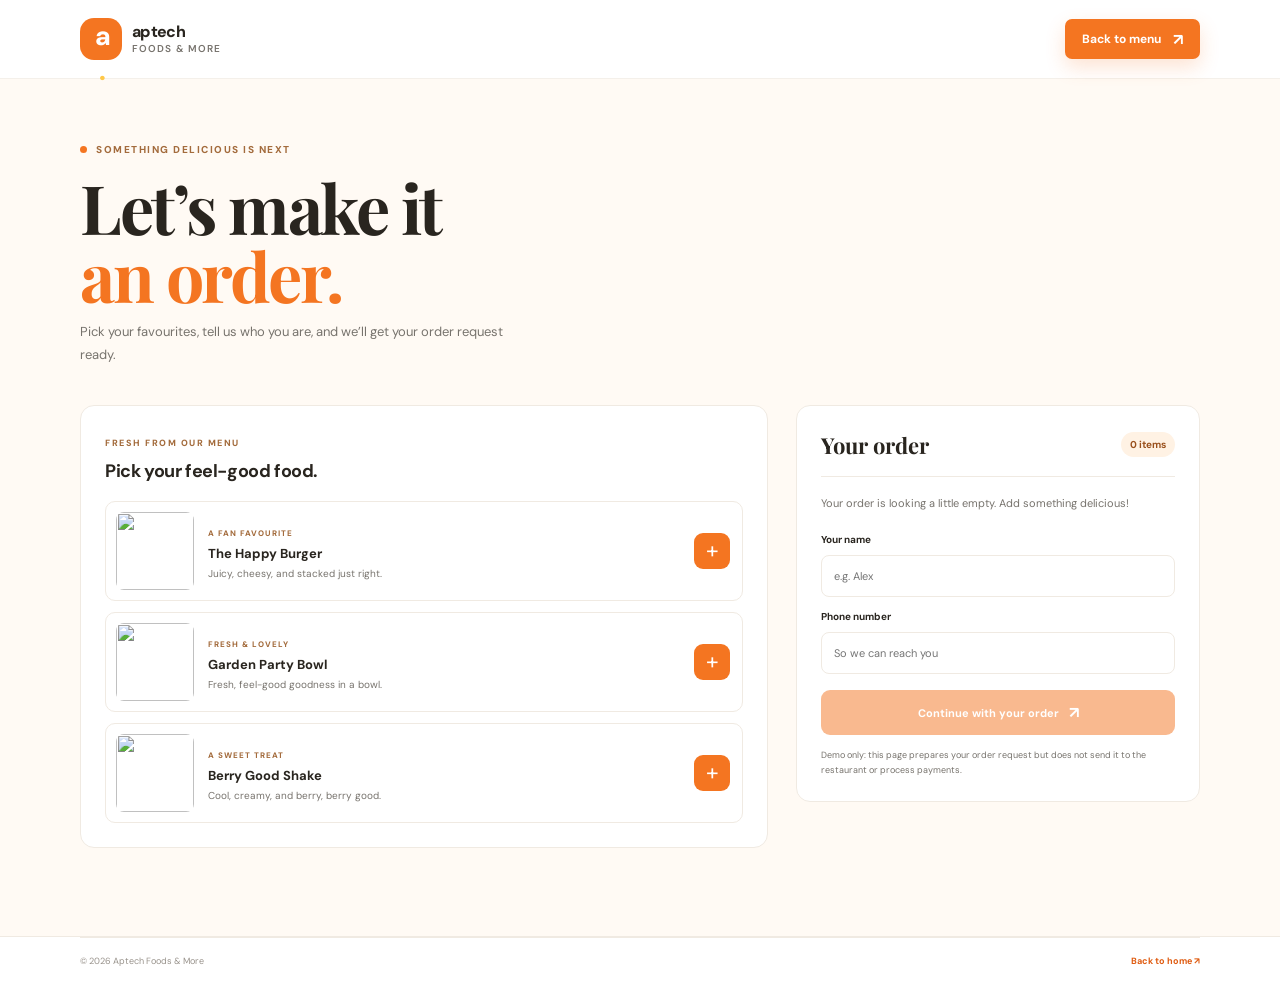
==== order.html @ ea1cbac4 "added order page" ====
<!DOCTYPE html>
<html lang="en">
<head>
  <meta charset="UTF-8">
  <meta name="viewport" content="width=device-width, initial-scale=1.0">
  <meta name="theme-color" content="#fffaf4">
  <meta name="description" content="Choose your Aptech Foods & More favourites and get your order ready.">
  <title>Order | Aptech Foods & More</title>
  <link rel="preconnect" href="https://fonts.googleapis.com">
  <link rel="preconnect" href="https://fonts.gstatic.com" crossorigin>
  <link href="https://fonts.googleapis.com/css2?family=DM+Sans:wght@400;500;600;700;800&family=Playfair+Display:wght@700;800&display=swap" rel="stylesheet">
  <link rel="stylesheet" href="styles.css">
  <script src="order.js" defer></script>
</head>
<body>
  <header class="site-header">
    <nav class="nav container" aria-label="Main navigation">
      <a class="brand" href="index.html" aria-label="Aptech Foods and More home">
        <span class="brand-mark" aria-hidden="true">a<span>.</span></span>
        <span class="brand-name">aptech <small>foods &amp; more</small></span>
      </a>
      <a class="button button-small" href="index.html#menu">Back to menu <span aria-hidden="true">↗</span></a>
    </nav>
  </header>

  <main class="order-page">
    <div class="container">
      <div class="order-heading">
        <span class="eyebrow"><span class="eyebrow-dot"></span> SOMETHING DELICIOUS IS NEXT</span>
        <h1>Let’s make it<br><span>an order.</span></h1>
        <p>Pick your favourites, tell us who you are, and we’ll get your order request ready.</p>
      </div>

      <div class="order-layout">
        <section class="order-menu" aria-labelledby="order-menu-title">
          <div class="order-section-heading">
            <div><span class="eyebrow">FRESH FROM OUR MENU</span><h2 id="order-menu-title">Pick your feel-good food.</h2></div>
          </div>
          <div class="order-product-list">
            <article class="order-product" data-product="happy-burger">
              <img src="https://images.unsplash.com/photo-1565299507177-b0ac66763828?auto=format&fit=crop&w=400&q=80" alt="" loading="lazy">
              <div class="order-product-info"><span class="product-category">A FAN FAVOURITE</span><h3>The Happy Burger</h3><p>Juicy, cheesy, and stacked just right.</p></div>
              <button class="add-button" type="button" data-add="happy-burger" aria-label="Add The Happy Burger">+</button>
            </article>
            <article class="order-product" data-product="garden-bowl">
              <img src="https://images.unsplash.com/photo-1579751626657-72bc17010498?auto=format&fit=crop&w=400&q=80" alt="" loading="lazy">
              <div class="order-product-info"><span class="product-category">FRESH &amp; LOVELY</span><h3>Garden Party Bowl</h3><p>Fresh, feel-good goodness in a bowl.</p></div>
              <button class="add-button" type="button" data-add="garden-bowl" aria-label="Add Garden Party Bowl">+</button>
            </article>
            <article class="order-product" data-product="berry-shake">
              <img src="https://images.unsplash.com/photo-1570197788417-0e82375c9371?auto=format&fit=crop&w=400&q=80" alt="" loading="lazy">
              <div class="order-product-info"><span class="product-category">A SWEET TREAT</span><h3>Berry Good Shake</h3><p>Cool, creamy, and berry, berry good.</p></div>
              <button class="add-button" type="button" data-add="berry-shake" aria-label="Add Berry Good Shake">+</button>
            </article>
          </div>
        </section>

        <aside class="order-sidebar">
          <section class="cart-card" aria-labelledby="cart-title">
            <div class="cart-heading"><h2 id="cart-title">Your order</h2><span class="cart-count" aria-live="polite">0 items</span></div>
            <div class="cart-items" aria-live="polite"></div>
            <p class="cart-empty">Your order is looking a little empty. Add something delicious!</p>
            <form class="order-form">
              <label for="customer-name">Your name</label>
              <input id="customer-name" name="name" type="text" autocomplete="name" placeholder="e.g. Alex" required>
              <label for="customer-phone">Phone number</label>
              <input id="customer-phone" name="phone" type="tel" autocomplete="tel" placeholder="So we can reach you" required>
              <button class="button place-order" type="submit" disabled>Continue with your order <span aria-hidden="true">↗</span></button>
            </form>
            <p class="order-disclaimer">Demo only: this page prepares your order request but does not send it to the restaurant or process payments.</p>
          </section>
        </aside>
      </div>
      <div class="order-confirmation" role="status" aria-live="polite" hidden></div>
    </div>
  </main>

  <footer class="footer">
    <div class="container footer-bottom"><span>© <span id="year"></span> Aptech Foods &amp; More</span><a href="index.html">Back to home <span aria-hidden="true">↗</span></a></div>
  </footer>
</body>
</html>
---- styles.css ----
:root {
  --orange: #f47521;
  --orange-dark: #df5b10;
  --yellow: #ffc849;
  --red: #ed5145;
  --ink: #29251f;
  --muted: #77736d;
  --cream: #fffaf4;
  --line: #f0eae2;
  --font-body: "DM Sans", sans-serif;
  --font-display: "Playfair Display", Georgia, serif;
}

*, *::before, *::after { box-sizing: border-box; }
html { scroll-behavior: smooth; scroll-padding-top: 88px; }
body { margin: 0; color: var(--ink); background: #fff; font-family: var(--font-body); -webkit-font-smoothing: antialiased; }
img { display: block; max-width: 100%; }
a { color: inherit; text-decoration: none; }
button { font: inherit; }
.container { width: min(1120px, calc(100% - 48px)); margin-inline: auto; }
.section-pad { padding-block: 104px; }

.site-header { position: sticky; top: 0; z-index: 10; background: rgba(255, 255, 255, .94); border-bottom: 1px solid rgba(240, 234, 226, .7); backdrop-filter: blur(14px); }
.nav { display: flex; height: 78px; align-items: center; justify-content: space-between; }
.brand { display: inline-flex; align-items: center; gap: 10px; }
.brand-mark { display: grid; width: 42px; height: 42px; place-items: center; border-radius: 14px; color: white; background: var(--orange); font-size: 27px; font-weight: 800; letter-spacing: -3px; }
.brand-mark span { color: var(--yellow); }
.brand-name { font-size: 16px; font-weight: 800; line-height: 1.05; letter-spacing: -.7px; }
.brand-name small { display: block; margin-top: 3px; color: var(--muted); font-size: 10px; font-weight: 600; letter-spacing: 1.1px; text-transform: uppercase; }
.nav-links { display: flex; align-items: center; gap: 34px; }
.nav-links > a:not(.button) { color: #625d57; font-size: 13px; font-weight: 600; transition: color .2s ease; }
.nav-links > a:not(.button):hover { color: var(--orange-dark); }
.button { display: inline-flex; min-height: 50px; align-items: center; justify-content: center; gap: 20px; padding: 0 22px; border: 0; border-radius: 9px; color: #fff; background: var(--orange); font-size: 13px; font-weight: 700; box-shadow: 0 8px 20px rgba(244, 117, 33, .2); transition: transform .2s ease, background .2s ease, box-shadow .2s ease; }
.button:hover { transform: translateY(-2px); background: var(--orange-dark); box-shadow: 0 11px 24px rgba(244, 117, 33, .27); }
.button span, .text-link span:last-child { font-size: 16px; }
.button-small { min-height: 40px; padding-inline: 17px; border-radius: 7px; gap: 12px; font-size: 12px; }
.menu-toggle { display: none; }

.hero { position: relative; overflow: hidden; padding-top: 72px; padding-bottom: 0; background: var(--cream); }
.hero::before { position: absolute; top: 65px; left: -115px; width: 230px; height: 230px; border: 1px solid rgba(244, 117, 33, .12); border-radius: 50%; content: ""; }
.hero-content { display: grid; min-height: 490px; grid-template-columns: .95fr 1.05fr; align-items: center; gap: 64px; padding-bottom: 55px; }
.hero-copy { position: relative; z-index: 1; padding-bottom: 12px; }
.eyebrow { display: inline-flex; align-items: center; gap: 9px; color: #a36b3c; font-size: 10px; font-weight: 800; letter-spacing: 1.5px; }
.eyebrow-dot { width: 7px; height: 7px; border-radius: 50%; background: var(--orange); }
h1, h2, h3, p { margin-top: 0; }
.hero h1 { margin: 20px 0 18px; font-family: var(--font-display); font-size: clamp(52px, 6vw, 78px); line-height: .99; letter-spacing: -3.3px; }
.hero h1 span, .section-heading h2 span, .story-copy h2 span, .visit-copy h2 span { color: var(--orange); }
.hero-copy > p { max-width: 405px; margin-bottom: 26px; color: var(--muted); font-size: 15px; line-height: 1.8; }
.hero-actions { display: flex; align-items: center; gap: 26px; }
.text-link { display: inline-flex; align-items: center; gap: 10px; font-size: 12px; font-weight: 700; transition: color .2s ease; }
.text-link:hover { color: var(--orange-dark); }
.play-icon { display: grid; width: 30px; height: 30px; place-items: center; padding-left: 2px; border: 1px solid #eadfd3; border-radius: 50%; color: var(--orange); font-size: 9px; }
.hero-social-proof { display: flex; align-items: center; gap: 12px; margin-top: 43px; }
.avatar-stack { display: flex; padding-left: 2px; }
.avatar-stack span { display: grid; width: 31px; height: 31px; margin-left: -3px; place-items: center; border: 2px solid var(--cream); border-radius: 50%; background: #fff; font-size: 16px; }
.hero-social-proof strong, .hero-social-proof small { display: block; }
.hero-social-proof strong { font-size: 10px; }
.hero-social-proof small { margin-top: 3px; color: var(--muted); font-size: 10px; }
.hero-visual { position: relative; max-width: 525px; margin-left: auto; }
.hero-image-wrap { position: relative; width: 100%; height: 385px; padding: 11px; border-radius: 48% 48% 22px 22px; background: #ffdaa0; transform: rotate(2deg); }
.hero-image { width: 100%; height: 100%; border-radius: 48% 48% 16px 16px; object-fit: cover; transform: rotate(-2deg); }
.floating-note { position: absolute; top: 48px; left: -40px; display: flex; align-items: center; gap: 9px; padding: 12px 15px; border-radius: 10px; background: white; box-shadow: 0 10px 35px rgba(68, 44, 22, .12); font-size: 10px; line-height: 1.5; transform: rotate(-4deg); }
.floating-note strong { font-size: 11px; }
.note-star { color: var(--orange); font-size: 25px; }
.floating-rating { position: absolute; right: -22px; bottom: 39px; display: grid; gap: 4px; padding: 12px 16px; border-radius: 9px; background: white; box-shadow: 0 10px 35px rgba(68, 44, 22, .12); font-size: 10px; }
.floating-rating span { color: #f6ae29; font-size: 12px; letter-spacing: 2px; }
.hero-sparkle { position: absolute; color: var(--orange); }
.sparkle-one { top: 15px; right: 15px; font-size: 30px; }
.sparkle-two { bottom: 3px; left: 6px; color: var(--red); font-size: 25px; }
.hero-bottom { display: flex; min-height: 62px; align-items: center; justify-content: center; gap: 24px; border-top: 1px solid #efe6da; color: #91887e; font-size: 9px; font-weight: 800; letter-spacing: 1.6px; }
.bottom-divider { width: 4px; height: 4px; border-radius: 50%; background: var(--orange); }

.menu-section { padding-top: 100px; }
.section-heading { display: flex; align-items: end; justify-content: space-between; gap: 30px; margin-bottom: 40px; }
.section-heading h2, .story-copy h2, .visit-copy h2 { margin: 15px 0 0; font-family: var(--font-display); font-size: clamp(39px, 4vw, 52px); line-height: 1.09; letter-spacing: -1.8px; }
.section-heading > p { max-width: 330px; margin-bottom: 5px; color: var(--muted); font-size: 13px; line-height: 1.8; }
.menu-grid { display: grid; grid-template-columns: repeat(3, 1fr); gap: 23px; }
.menu-card { overflow: hidden; padding: 10px; border: 1px solid var(--line); border-radius: 14px; background: white; transition: transform .25s ease, box-shadow .25s ease; }
.menu-card:hover { transform: translateY(-5px); box-shadow: 0 16px 36px rgba(51, 37, 21, .09); }
.menu-image { position: relative; overflow: hidden; height: 195px; border-radius: 9px; background: #fff4e6; }
.menu-image img { width: 100%; height: 100%; object-fit: cover; transition: transform .35s ease; }
.menu-card:hover .menu-image img { transform: scale(1.04); }
.menu-tag { position: absolute; top: 12px; left: 12px; padding: 7px 10px; border-radius: 20px; color: #813d0e; background: #fff0db; font-size: 9px; font-weight: 700; }
.tag-yellow { color: #795b05; background: #fff3c9; }
.tag-red { color: #942e27; background: #ffe1dc; }
.menu-info { display: flex; align-items: center; justify-content: space-between; padding: 17px 9px 15px; }
.menu-info h3 { margin-bottom: 5px; font-size: 15px; letter-spacing: -.3px; }
.menu-info p { margin: 0; color: var(--muted); font-size: 11px; }
.menu-emoji { font-size: 23px; }
.menu-order { display: flex; width: 100%; align-items: center; justify-content: space-between; padding: 12px 10px; border: 0; border-top: 1px solid var(--line); color: var(--orange-dark); background: transparent; cursor: pointer; font-size: 11px; font-weight: 700; transition: color .2s ease; }
.menu-order:hover { color: var(--red); }
.menu-order span { font-size: 15px; }
.menu-bottom { display: flex; justify-content: center; gap: 11px; margin-top: 28px; color: var(--muted); font-size: 11px; }
.menu-bottom .text-link { color: var(--orange-dark); font-size: 11px; }

.story-section { padding-top: 35px; }
.story-grid { display: grid; grid-template-columns: 1fr 1fr; align-items: center; gap: 90px; }
.story-visual { position: relative; height: 380px; }
.story-visual::before { position: absolute; top: 18px; left: -14px; width: 100%; height: 100%; border: 1px solid #f3d5b8; border-radius: 14px; content: ""; }
.story-visual > img { position: relative; width: 100%; height: 100%; border-radius: 14px; object-fit: cover; }
.story-sticker { position: absolute; right: -34px; bottom: 25px; display: grid; width: 105px; height: 105px; place-content: center; border: 5px solid white; border-radius: 50%; color: white; background: var(--red); text-align: center; transform: rotate(8deg); }
.story-sticker span { margin-bottom: 1px; color: var(--yellow); font-size: 19px; }
.story-sticker strong { font-size: 11px; line-height: 1.35; }
.story-copy h2 { margin-bottom: 20px; }
.story-copy > p { max-width: 470px; margin-bottom: 12px; color: var(--muted); font-size: 13px; line-height: 1.85; }
.story-copy .button { margin-top: 14px; }

.visit-section { padding-top: 20px; padding-bottom: 95px; }
.visit-card { display: grid; min-height: 330px; grid-template-columns: 1fr 1fr; overflow: hidden; border-radius: 18px; background: var(--orange); }
.visit-copy { padding: 50px 52px; color: white; }
.visit-copy .eyebrow { color: #ffe5bf; }
.visit-copy .eyebrow-dot { background: var(--yellow); }
.visit-copy h2 { margin-bottom: 15px; font-size: 48px; }
.visit-copy h2 span { color: var(--yellow); }
.visit-copy > p { max-width: 320px; margin-bottom: 22px; color: rgba(255,255,255,.84); font-size: 12px; line-height: 1.8; }
.button-light { min-height: 43px; color: var(--orange-dark); background: white; box-shadow: none; }
.button-light:hover { color: var(--orange-dark); background: #fff3dc; box-shadow: none; }
.visit-details { position: relative; display: grid; align-content: center; gap: 26px; overflow: hidden; padding: 38px 42px; background: #fff5e9; }
.visit-details > div { position: relative; z-index: 1; display: flex; align-items: center; gap: 14px; }
.detail-icon { display: grid; width: 39px; height: 39px; flex: 0 0 auto; place-items: center; border-radius: 12px; color: var(--orange-dark); background: white; font-size: 20px; }
.visit-details strong { font-size: 12px; }
.visit-details p { margin: 4px 0 0; color: var(--muted); font-size: 10px; }
.visit-decoration { position: absolute; right: -25px; bottom: -65px; color: rgba(244, 117, 33, .09); font-size: 220px; }

.footer { border-top: 1px solid var(--line); }
.footer-main { display: flex; min-height: 105px; align-items: center; justify-content: space-between; }
.footer-main > p { margin: 0; color: var(--muted); font-size: 11px; line-height: 1.7; }
.back-top { display: inline-flex; align-items: center; gap: 11px; font-size: 11px; font-weight: 700; }
.back-top span { display: grid; width: 29px; height: 29px; place-items: center; border: 1px solid var(--line); border-radius: 50%; color: var(--orange-dark); font-size: 15px; }
.footer-bottom { display: flex; min-height: 48px; align-items: center; justify-content: space-between; border-top: 1px solid var(--line); color: #98928b; font-size: 9px; }
.toast { position: fixed; right: 24px; bottom: 24px; z-index: 20; padding: 13px 18px; border-radius: 10px; color: white; background: var(--ink); box-shadow: 0 8px 25px rgba(0, 0, 0, .17); font-size: 12px; opacity: 0; pointer-events: none; transform: translateY(12px); transition: opacity .2s ease, transform .2s ease; }
.toast.is-visible { opacity: 1; transform: translateY(0); }

.order-page { min-height: calc(100vh - 174px); padding-block: 58px 88px; background: var(--cream); }
.order-heading { margin-bottom: 38px; }
.order-heading h1 { margin: 15px 0 11px; font-family: var(--font-display); font-size: clamp(48px, 6vw, 68px); line-height: 1; letter-spacing: -2.5px; }
.order-heading h1 span { color: var(--orange); }
.order-heading > p { max-width: 440px; margin-bottom: 0; color: var(--muted); font-size: 13px; line-height: 1.8; }
.order-layout { display: grid; grid-template-columns: minmax(0, 1.45fr) minmax(300px, .85fr); align-items: start; gap: 28px; }
.order-menu, .cart-card { padding: 24px; border: 1px solid var(--line); border-radius: 14px; background: white; }
.order-section-heading h2 { margin: 8px 0 18px; font-size: 18px; letter-spacing: -.4px; }
.order-section-heading .eyebrow { font-size: 9px; }
.order-product-list { display: grid; gap: 11px; }
.order-product { display: grid; grid-template-columns: 78px minmax(0, 1fr) 38px; align-items: center; gap: 14px; padding: 10px; border: 1px solid var(--line); border-radius: 10px; }
.order-product > img { width: 78px; height: 78px; border-radius: 8px; object-fit: cover; }
.order-product-info { min-width: 0; }
.product-category { color: #a36b3c; font-size: 8px; font-weight: 800; letter-spacing: 1px; }
.order-product-info h3 { margin: 4px 0; font-size: 13px; }
.order-product-info p { margin: 0; color: var(--muted); font-size: 10px; line-height: 1.5; }
.add-button { width: 36px; height: 36px; border: 0; border-radius: 9px; color: white; background: var(--orange); cursor: pointer; font-size: 23px; line-height: 1; transition: background .2s ease, transform .2s ease; }
.add-button:hover { transform: scale(1.06); background: var(--orange-dark); }
.order-sidebar { position: sticky; top: 100px; }
.cart-heading { display: flex; align-items: center; justify-content: space-between; padding-bottom: 16px; border-bottom: 1px solid var(--line); }
.cart-heading h2 { margin: 0; font-family: var(--font-display); font-size: 22px; }
.cart-count { padding: 6px 9px; border-radius: 20px; color: #9a501c; background: #fff2e4; font-size: 10px; font-weight: 700; }
.cart-items { display: grid; }
.cart-item { display: flex; align-items: center; justify-content: space-between; gap: 12px; padding: 14px 0; border-bottom: 1px solid var(--line); }
.cart-item strong { font-size: 11px; }
.quantity-controls { display: flex; align-items: center; gap: 10px; }
.quantity-controls button { display: grid; width: 27px; height: 27px; place-items: center; border: 1px solid var(--line); border-radius: 7px; color: var(--orange-dark); background: white; cursor: pointer; font-size: 16px; }
.quantity-controls button:hover { background: #fff5e9; }
.quantity-controls span { min-width: 12px; text-align: center; font-size: 11px; font-weight: 700; }
.cart-empty { margin: 17px 0; color: var(--muted); font-size: 11px; line-height: 1.7; }
.order-form { display: grid; gap: 9px; margin-top: 17px; }
.order-form label { margin-top: 4px; font-size: 10px; font-weight: 700; }
.order-form input { width: 100%; min-height: 42px; padding: 0 12px; border: 1px solid var(--line); border-radius: 8px; outline: none; color: var(--ink); background: white; font: inherit; font-size: 11px; }
.order-form input:focus { border-color: var(--orange); box-shadow: 0 0 0 3px rgba(244, 117, 33, .12); }
.place-order { width: 100%; min-height: 45px; margin-top: 7px; gap: 10px; cursor: pointer; font-size: 11px; }
.place-order:disabled { cursor: not-allowed; opacity: .5; box-shadow: none; }
.order-disclaimer { margin: 13px 0 0; color: var(--muted); font-size: 9px; line-height: 1.6; }
.order-confirmation { margin-top: 22px; padding: 20px 24px; border: 1px solid #f3d5b8; border-radius: 12px; background: white; }
.order-confirmation h2 { margin-bottom: 6px; font-family: var(--font-display); font-size: 22px; }
.order-confirmation p { margin: 0; color: var(--muted); font-size: 12px; line-height: 1.7; }
.order-page + .footer .footer-bottom > a { color: var(--orange-dark); font-weight: 700; }

@media (min-width: 1400px) { .hero-content { min-height: 535px; } .hero-image-wrap { height: 420px; } }
@media (max-width: 900px) {
  .section-pad { padding-block: 78px; }
  .hero { padding-top: 55px; padding-bottom: 0; }
  .hero-content { min-height: 420px; grid-template-columns: 1fr 1fr; gap: 35px; }
  .hero-image-wrap { height: 325px; }
  .floating-rating { right: -9px; }
  .story-grid { gap: 55px; }
  .visit-copy { padding-inline: 35px; }
  .visit-details { padding-inline: 30px; }
  .order-layout { grid-template-columns: minmax(0, 1.2fr) minmax(270px, .8fr); gap: 16px; }
  .order-menu, .cart-card { padding: 18px; }
}
@media (max-width: 680px) {
  html { scroll-padding-top: 72px; }
  .container { width: min(100% - 36px, 460px); }
  .section-pad { padding-block: 68px; }
  .nav { height: 68px; }
  .menu-toggle { display: grid; width: 40px; height: 40px; align-content: center; justify-items: center; gap: 6px; border: 1px solid var(--line); border-radius: 9px; background: white; cursor: pointer; }
  .menu-toggle span { width: 17px; height: 2px; border-radius: 2px; background: var(--ink); transition: transform .2s ease; }
  .menu-toggle[aria-expanded="true"] span:first-child { transform: translateY(4px) rotate(45deg); }
  .menu-toggle[aria-expanded="true"] span:last-child { transform: translateY(-4px) rotate(-45deg); }
  .nav-links { position: absolute; top: 67px; right: 0; left: 0; display: none; align-items: stretch; gap: 0; padding: 10px 18px 18px; border-bottom: 1px solid var(--line); background: white; box-shadow: 0 12px 18px rgba(41, 37, 31, .06); }
  .nav-links.is-open { display: flex; flex-direction: column; }
  .nav-links > a:not(.button) { padding: 13px 3px; border-bottom: 1px solid #f5f1eb; }
  .nav-links .nav-order { margin-top: 13px; }
  .hero { padding-top: 48px; }
  .hero-content { grid-template-columns: 1fr; gap: 38px; padding-bottom: 36px; }
  .hero h1 { font-size: clamp(56px, 14vw, 72px); }
  .hero-copy > p { max-width: 365px; font-size: 14px; }
  .hero-social-proof { margin-top: 30px; }
  .hero-visual { width: 88%; margin: 0 auto; }
  .hero-image-wrap { height: 290px; }
  .floating-note { left: -24px; }
  .floating-rating { right: -19px; bottom: 24px; }
  .hero-bottom { min-height: 55px; gap: 10px; font-size: 7px; letter-spacing: .8px; }
  .section-heading { display: block; margin-bottom: 28px; }
  .section-heading > p { margin-top: 14px; }
  .menu-grid { grid-template-columns: 1fr; gap: 15px; }
  .menu-card { display: grid; grid-template-columns: 120px 1fr; gap: 0 12px; padding: 9px; }
  .menu-image { grid-row: span 2; height: 118px; }
  .menu-info { align-self: end; padding: 7px 0 9px; }
  .menu-info h3 { font-size: 13px; }
  .menu-info p { font-size: 10px; }
  .menu-emoji { display: none; }
  .menu-order { align-self: start; padding: 9px 0 2px; font-size: 10px; }
  .menu-bottom { flex-wrap: wrap; text-align: center; }
  .story-section { padding-top: 5px; }
  .story-grid { grid-template-columns: 1fr; gap: 38px; }
  .story-visual { height: 280px; margin-right: 12px; }
  .story-sticker { right: -22px; width: 90px; height: 90px; }
  .story-copy h2, .section-heading h2 { font-size: 43px; }
  .visit-section { padding-top: 10px; padding-bottom: 65px; }
  .visit-card { grid-template-columns: 1fr; }
  .visit-copy { padding: 36px 28px 30px; }
  .visit-copy h2 { font-size: 44px; }
  .visit-details { gap: 20px; padding: 28px; }
  .order-page { padding-block: 44px 65px; }
  .order-heading { margin-bottom: 27px; }
  .order-layout { grid-template-columns: 1fr; gap: 16px; }
  .order-menu, .cart-card { padding: 16px; }
  .order-sidebar { position: static; }
  .footer-main { min-height: 150px; flex-wrap: wrap; gap: 14px; padding-block: 22px; }
  .footer-main > p { order: 3; width: 100%; }
  .footer-bottom { gap: 12px; font-size: 8px; }
}
@media (prefers-reduced-motion: reduce) {
  *, *::before, *::after { scroll-behavior: auto !important; animation-duration: .01ms !important; animation-iteration-count: 1 !important; transition-duration: .01ms !important; }
}
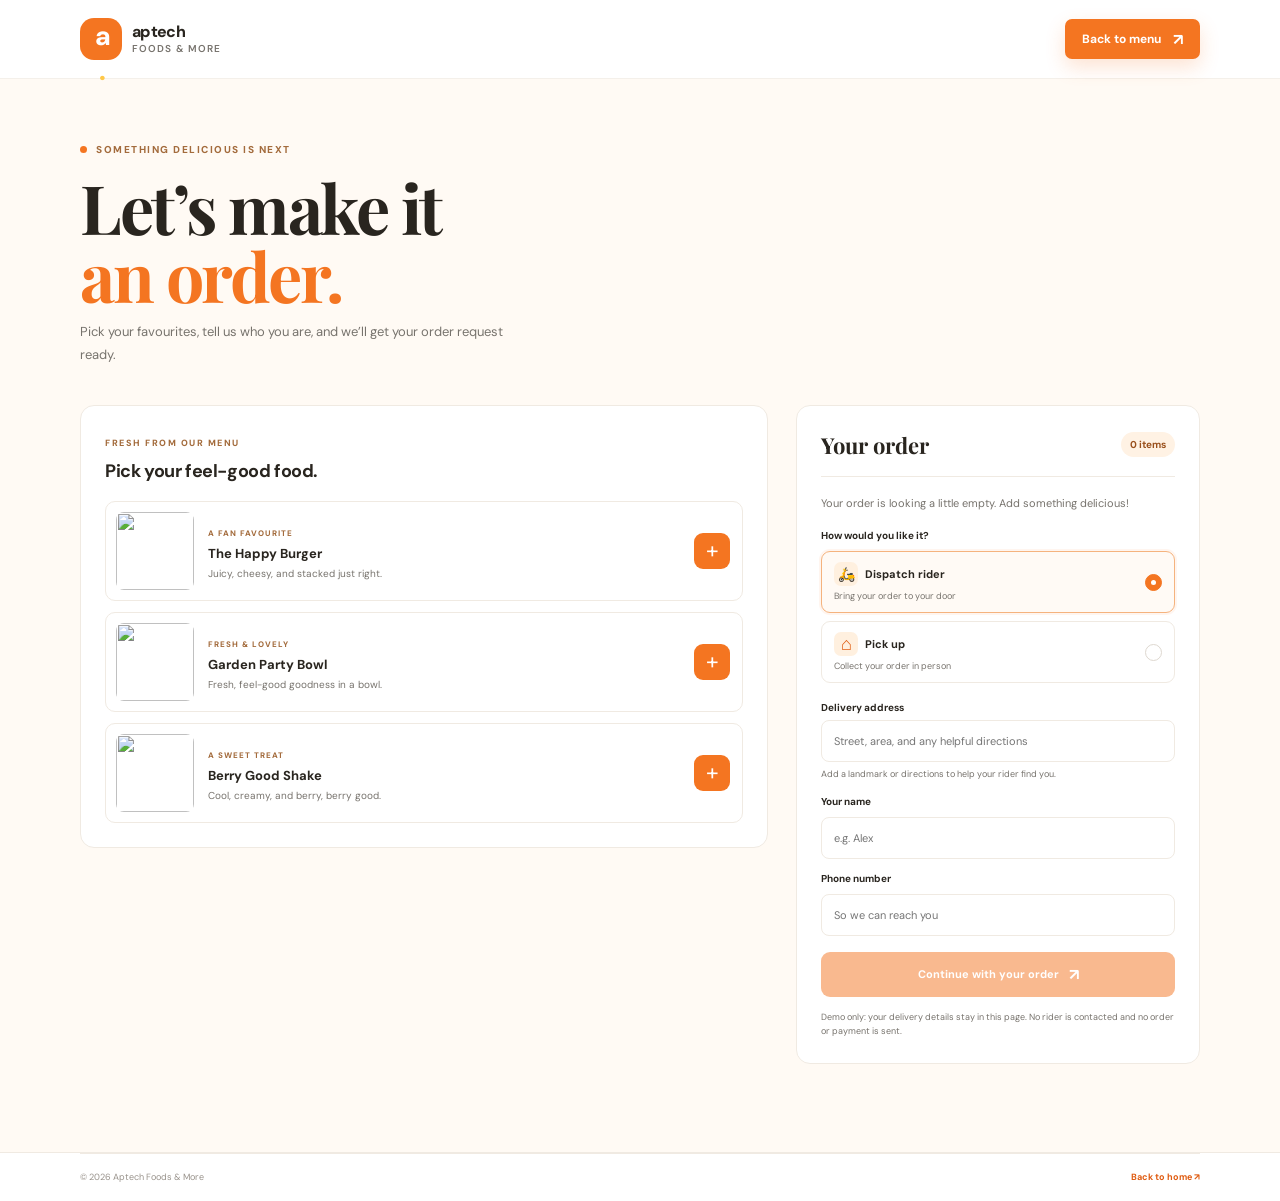
==== commit 59ed3a08: "dispatch" ====
--- a/order.html
+++ b/order.html
@@ -61,13 +61,37 @@
             <div class="cart-items" aria-live="polite"></div>
             <p class="cart-empty">Your order is looking a little empty. Add something delicious!</p>
             <form class="order-form">
+              <fieldset class="delivery-options">
+                <legend>How would you like it?</legend>
+                <label class="delivery-option">
+                  <input type="radio" name="fulfilment" value="delivery" checked>
+                  <span class="delivery-option-copy">
+                    <span class="delivery-option-title"><span class="delivery-icon" aria-hidden="true">🛵</span> Dispatch rider</span>
+                    <span class="delivery-option-detail">Bring your order to your door</span>
+                  </span>
+                  <span class="delivery-option-check" aria-hidden="true"></span>
+                </label>
+                <label class="delivery-option">
+                  <input type="radio" name="fulfilment" value="pickup">
+                  <span class="delivery-option-copy">
+                    <span class="delivery-option-title"><span class="delivery-icon pickup-icon" aria-hidden="true">⌂</span> Pick up</span>
+                    <span class="delivery-option-detail">Collect your order in person</span>
+                  </span>
+                  <span class="delivery-option-check" aria-hidden="true"></span>
+                </label>
+              </fieldset>
+              <div class="delivery-address-field">
+                <label for="delivery-address">Delivery address</label>
+                <input id="delivery-address" name="address" type="text" autocomplete="street-address" placeholder="Street, area, and any helpful directions" required>
+                <span class="field-hint">Add a landmark or directions to help your rider find you.</span>
+              </div>
               <label for="customer-name">Your name</label>
               <input id="customer-name" name="name" type="text" autocomplete="name" placeholder="e.g. Alex" required>
               <label for="customer-phone">Phone number</label>
               <input id="customer-phone" name="phone" type="tel" autocomplete="tel" placeholder="So we can reach you" required>
               <button class="button place-order" type="submit" disabled>Continue with your order <span aria-hidden="true">↗</span></button>
             </form>
-            <p class="order-disclaimer">Demo only: this page prepares your order request but does not send it to the restaurant or process payments.</p>
+            <p class="order-disclaimer">Demo only: your delivery details stay in this page. No rider is contacted and no order or payment is sent.</p>
           </section>
         </aside>
       </div>
--- a/styles.css
+++ b/styles.css
@@ -165,6 +165,23 @@
 .order-form label { margin-top: 4px; font-size: 10px; font-weight: 700; }
 .order-form input { width: 100%; min-height: 42px; padding: 0 12px; border: 1px solid var(--line); border-radius: 8px; outline: none; color: var(--ink); background: white; font: inherit; font-size: 11px; }
 .order-form input:focus { border-color: var(--orange); box-shadow: 0 0 0 3px rgba(244, 117, 33, .12); }
+.delivery-options { display: grid; gap: 8px; min-width: 0; margin: 0 0 5px; padding: 0; border: 0; }
+.delivery-options legend { margin-bottom: 9px; padding: 0; font-size: 10px; font-weight: 700; }
+.order-form .delivery-option { position: relative; display: flex; align-items: center; gap: 11px; min-height: 62px; margin: 0; padding: 10px 12px; border: 1px solid var(--line); border-radius: 9px; background: #fff; cursor: pointer; transition: border-color .2s ease, background .2s ease, box-shadow .2s ease; }
+.delivery-option:has(input:checked) { border-color: #f5b37e; background: #fffaf5; box-shadow: 0 0 0 2px rgba(244, 117, 33, .07); }
+.delivery-option:has(input:focus-visible) { outline: 3px solid rgba(244, 117, 33, .28); outline-offset: 2px; }
+.order-form .delivery-option input { position: absolute; width: 1px; height: 1px; min-height: 0; padding: 0; opacity: 0; }
+.delivery-option-copy { display: grid; flex: 1; gap: 4px; }
+.delivery-option-title { display: flex; align-items: center; gap: 7px; font-size: 11px; font-weight: 700; }
+.delivery-icon { display: grid; width: 24px; height: 24px; place-items: center; border-radius: 7px; color: var(--orange-dark); background: #fff0df; font-size: 14px; }
+.pickup-icon { font-size: 18px; }
+.delivery-option-detail { color: var(--muted); font-size: 9px; font-weight: 400; }
+.delivery-option-check { display: grid; width: 17px; height: 17px; flex: 0 0 auto; place-items: center; border: 1px solid #ded8d0; border-radius: 50%; }
+.delivery-option:has(input:checked) .delivery-option-check { border-color: var(--orange); background: var(--orange); }
+.delivery-option:has(input:checked) .delivery-option-check::after { width: 5px; height: 5px; border-radius: 50%; background: white; content: ""; }
+.delivery-address-field { display: grid; gap: 6px; }
+.delivery-address-field[hidden] { display: none; }
+.order-form .field-hint { color: var(--muted); font-size: 9px; line-height: 1.5; }
 .place-order { width: 100%; min-height: 45px; margin-top: 7px; gap: 10px; cursor: pointer; font-size: 11px; }
 .place-order:disabled { cursor: not-allowed; opacity: .5; box-shadow: none; }
 .order-disclaimer { margin: 13px 0 0; color: var(--muted); font-size: 9px; line-height: 1.6; }
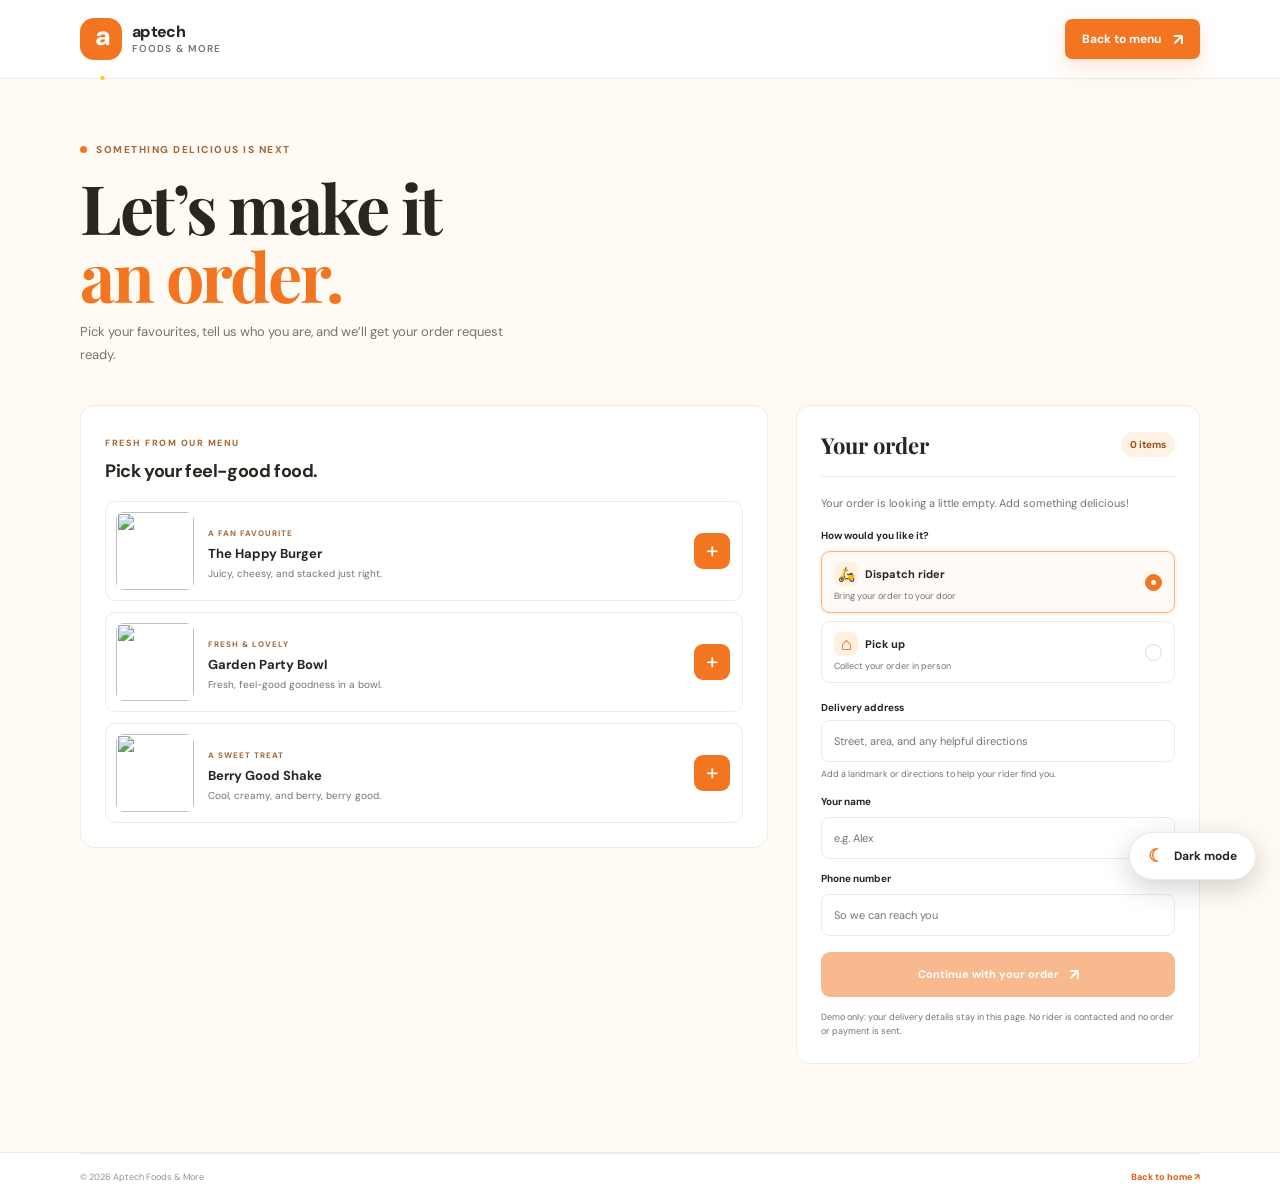
==== commit b2db3685: "Merge pull request #5 from adenueltech/lightmode added lightmode" ====
--- a/order.html
+++ b/order.html
@@ -10,8 +10,11 @@
   <link rel="preconnect" href="https://fonts.gstatic.com" crossorigin>
   <link href="https://fonts.googleapis.com/css2?family=DM+Sans:wght@400;500;600;700;800&family=Playfair+Display:wght@700;800&display=swap" rel="stylesheet">
   <link rel="stylesheet" href="styles.css">
+  <script src="theme.js" defer></script>
   <script src="order.js" defer></script>
 </head>
+
+<!-- annabel love food  -->
 <body>
   <header class="site-header">
     <nav class="nav container" aria-label="Main navigation">
@@ -102,5 +105,9 @@
   <footer class="footer">
     <div class="container footer-bottom"><span>© <span id="year"></span> Aptech Foods &amp; More</span><a href="index.html">Back to home <span aria-hidden="true">↗</span></a></div>
   </footer>
+  <button class="theme-toggle" id="theme-toggle" type="button" aria-label="Switch to dark mode" aria-pressed="false">
+    <span class="theme-toggle-icon" aria-hidden="true">☾</span>
+    <span class="theme-toggle-label">Dark mode</span>
+  </button>
 </body>
 </html>
--- a/styles.css
+++ b/styles.css
@@ -190,9 +190,70 @@
 .order-confirmation p { margin: 0; color: var(--muted); font-size: 12px; line-height: 1.7; }
 .order-page + .footer .footer-bottom > a { color: var(--orange-dark); font-weight: 700; }
 
+.contact-hero { position: relative; overflow: hidden; padding-top: 83px; background: var(--cream); }
+.contact-hero::before { position: absolute; top: 35px; right: -80px; width: 260px; height: 260px; border: 1px solid rgba(244, 117, 33, .13); border-radius: 50%; content: ""; }
+.contact-hero-grid { display: grid; grid-template-columns: minmax(0, .9fr) minmax(420px, 1.1fr); align-items: center; gap: 86px; }
+.contact-intro { position: relative; padding: 20px 0 30px; }
+.contact-intro h1 { margin: 20px 0 20px; font-family: var(--font-display); font-size: clamp(52px, 6vw, 76px); line-height: 1; letter-spacing: -3.1px; }
+.contact-intro h1 span { color: var(--orange); }
+.contact-intro > p { max-width: 415px; margin-bottom: 35px; color: var(--muted); font-size: 14px; line-height: 1.85; }
+.contact-direct { display: grid; gap: 17px; }
+.direct-link { display: inline-flex; width: fit-content; align-items: center; gap: 13px; transition: transform .2s ease; }
+.direct-link:hover { transform: translateX(4px); }
+.direct-icon { display: grid; width: 38px; height: 38px; place-items: center; border-radius: 11px; color: var(--orange-dark); background: white; box-shadow: 0 7px 20px rgba(68, 44, 22, .07); font-size: 17px; }
+.direct-link small, .direct-link strong { display: block; }
+.direct-link small { margin-bottom: 3px; color: #a36b3c; font-size: 9px; font-weight: 800; letter-spacing: 1.2px; text-transform: uppercase; }
+.direct-link strong { font-size: 12px; }
+.contact-scribble { position: absolute; right: 0; bottom: -9px; color: var(--orange); font-size: 31px; transform: rotate(12deg); }
+.contact-form-wrap { position: relative; z-index: 1; padding: 30px 31px 28px; border: 1px solid #f0e1d0; border-radius: 17px; background: white; box-shadow: 0 22px 55px rgba(80, 46, 16, .08); }
+.form-card-top { display: flex; align-items: center; justify-content: space-between; margin-bottom: 22px; padding-bottom: 17px; border-bottom: 1px solid var(--line); }
+.form-card-label { color: #a36b3c; font-size: 10px; font-weight: 800; letter-spacing: 1.5px; }
+.form-card-stamp { display: grid; width: 31px; height: 31px; place-items: center; border-radius: 10px; color: white; background: var(--orange); font-size: 19px; font-weight: 800; letter-spacing: -2px; transform: rotate(8deg); }
+.form-card-stamp span { color: var(--yellow); }
+.contact-form { display: grid; gap: 15px; }
+.form-row { display: grid; gap: 7px; }
+.form-row label { color: var(--ink); font-size: 10px; font-weight: 700; }
+.form-row input, .form-row select, .form-row textarea { width: 100%; border: 1px solid #ebe4dc; border-radius: 8px; outline: none; color: var(--ink); background: #fffdfb; font: inherit; font-size: 12px; transition: border-color .2s ease, box-shadow .2s ease; }
+.form-row input, .form-row select { height: 43px; padding: 0 12px; }
+.form-row textarea { min-height: 94px; padding: 12px; resize: vertical; }
+.form-row input::placeholder, .form-row textarea::placeholder { color: #b2aaa1; }
+.form-row input:focus, .form-row select:focus, .form-row textarea:focus { border-color: var(--orange); box-shadow: 0 0 0 3px rgba(244, 117, 33, .12); }
+.contact-submit { width: 100%; min-height: 46px; margin-top: 2px; cursor: pointer; }
+.form-note { margin: -3px 0 0; color: #9b948c; font-size: 9px; text-align: center; }
+.contact-success { padding: 12px 14px; border-radius: 8px; color: #52723f; background: #eff8e8; font-size: 11px; line-height: 1.55; }
+.contact-details-section { padding-top: 92px; padding-bottom: 106px; }
+.contact-section-heading { display: flex; align-items: end; justify-content: space-between; gap: 35px; margin-bottom: 38px; }
+.contact-section-heading h2 { margin: 15px 0 0; font-family: var(--font-display); font-size: clamp(40px, 4vw, 52px); line-height: 1.08; letter-spacing: -1.8px; }
+.contact-section-heading h2 span { color: var(--orange); }
+.contact-section-heading > p { max-width: 345px; margin: 0 0 5px; color: var(--muted); font-size: 13px; line-height: 1.8; }
+.contact-info-grid { display: grid; grid-template-columns: 1.05fr .95fr .95fr; gap: 16px; }
+.contact-info-card { position: relative; display: flex; min-height: 238px; flex-direction: column; justify-content: space-between; overflow: hidden; padding: 23px; border: 1px solid var(--line); border-radius: 14px; background: white; }
+.contact-location-card { color: white; border-color: var(--orange); background: var(--orange); }
+.info-card-icon { display: grid; width: 41px; height: 41px; place-items: center; border-radius: 12px; color: var(--orange-dark); background: #fff2e4; font-size: 22px; }
+.icon-yellow { color: #9a7100; background: #fff5ce; }
+.icon-red { color: #b53b31; background: #ffe5e2; }
+.contact-info-card > div:last-of-type { position: relative; z-index: 1; }
+.card-kicker { display: block; margin-bottom: 8px; color: #a36b3c; font-size: 9px; font-weight: 800; letter-spacing: 1.3px; }
+.contact-location-card .card-kicker { color: #ffe4ba; }
+.contact-info-card h3 { margin: 0 0 8px; font-family: var(--font-display); font-size: 22px; line-height: 1.1; letter-spacing: -.6px; }
+.contact-info-card p { max-width: 250px; margin: 0 0 16px; color: var(--muted); font-size: 11px; line-height: 1.7; }
+.contact-location-card p { color: rgba(255,255,255,.8); }
+.contact-info-card .text-link { color: var(--orange-dark); font-size: 10px; }
+.contact-location-card .text-link { color: white; }
+.location-spark { position: absolute; right: -19px; bottom: -48px; color: rgba(255,255,255,.14); font-size: 170px; }
+.hours-list { display: grid; gap: 11px; margin-top: 14px; }
+.hours-list span { display: grid; gap: 4px; padding-bottom: 10px; border-bottom: 1px solid var(--line); }
+.hours-list span:last-child { padding-bottom: 0; border-bottom: 0; }
+.hours-list strong, .hours-list b { font-size: 10px; }
+.hours-list b { color: var(--muted); font-weight: 500; }
+
 @media (min-width: 1400px) { .hero-content { min-height: 535px; } .hero-image-wrap { height: 420px; } }
 @media (max-width: 900px) {
   .section-pad { padding-block: 78px; }
+  .contact-hero { padding-top: 65px; }
+  .contact-hero-grid { grid-template-columns: minmax(0, .9fr) minmax(350px, 1.1fr); gap: 42px; }
+  .contact-intro h1 { font-size: clamp(47px, 6vw, 65px); }
+  .contact-form-wrap { padding-inline: 24px; }
   .hero { padding-top: 55px; padding-bottom: 0; }
   .hero-content { min-height: 420px; grid-template-columns: 1fr 1fr; gap: 35px; }
   .hero-image-wrap { height: 325px; }
@@ -217,6 +278,17 @@
   .nav-links > a:not(.button) { padding: 13px 3px; border-bottom: 1px solid #f5f1eb; }
   .nav-links .nav-order { margin-top: 13px; }
   .hero { padding-top: 48px; }
+  .contact-hero { padding-top: 48px; }
+  .contact-hero-grid { grid-template-columns: 1fr; gap: 46px; }
+  .contact-intro { padding: 0; }
+  .contact-intro h1 { font-size: clamp(52px, 14vw, 72px); }
+  .contact-intro > p { font-size: 13px; }
+  .contact-form-wrap { padding: 23px 18px; }
+  .contact-details-section { padding-top: 68px; padding-bottom: 72px; }
+  .contact-section-heading { display: block; margin-bottom: 28px; }
+  .contact-section-heading > p { margin-top: 14px; }
+  .contact-info-grid { grid-template-columns: 1fr; gap: 14px; }
+  .contact-info-card { min-height: 220px; }
   .hero-content { grid-template-columns: 1fr; gap: 38px; padding-bottom: 36px; }
   .hero h1 { font-size: clamp(56px, 14vw, 72px); }
   .hero-copy > p { max-width: 365px; font-size: 14px; }
@@ -255,7 +327,51 @@
   .footer-main { min-height: 150px; flex-wrap: wrap; gap: 14px; padding-block: 22px; }
   .footer-main > p { order: 3; width: 100%; }
   .footer-bottom { gap: 12px; font-size: 8px; }
-}
+
+}
+
 @media (prefers-reduced-motion: reduce) {
   *, *::before, *::after { scroll-behavior: auto !important; animation-duration: .01ms !important; animation-iteration-count: 1 !important; transition-duration: .01ms !important; }
 }
+
+:root {
+  color-scheme: light;
+  --page: #ffffff;
+  --surface: #ffffff;
+  --surface-soft: #fffaf4;
+  --text-primary: #29251f;
+  --text-muted: #77736d;
+  --border-color: #f0eae2;
+}
+:root[data-theme="dark"] {
+  color-scheme: dark;
+  --ink: #f5eee7;
+  --muted: #b6aaa0;
+  --cream: #28221d;
+  --line: #3a312a;
+  --page: #171411;
+  --surface: #211d19;
+  --surface-soft: #28221d;
+  --text-primary: #f5eee7;
+  --text-muted: #b6aaa0;
+  --border-color: #3a312a;
+}
+body { color: var(--text-primary); background: var(--page); transition: color .25s ease, background .25s ease; }
+.site-header { background: color-mix(in srgb, var(--page) 94%, transparent); border-color: var(--border-color); }
+.nav-links > a:not(.button) { color: var(--text-muted); }
+.hero, .order-page { background: var(--surface-soft); }
+.menu-card, .floating-note, .floating-rating, .order-menu, .cart-card, .order-confirmation { color: var(--text-primary); background: var(--surface); border-color: var(--border-color); }
+.menu-order { border-color: var(--border-color); }
+.hero-bottom, .footer, .footer-bottom, .back-top span { border-color: var(--border-color); }
+.visit-details { background: var(--surface-soft); }
+.detail-icon, .quantity-controls button, .order-form input { color: var(--text-primary); background: var(--surface); border-color: var(--border-color); }
+.nav-links { background: var(--page); }
+.nav-links > a:not(.button) { border-color: var(--border-color); }
+.theme-toggle { position: fixed; z-index: 30; right: 24px; bottom: max(20px, env(safe-area-inset-bottom)); display: inline-flex; min-height: 48px; align-items: center; gap: 10px; padding: 0 18px; border: 1px solid var(--border-color); border-radius: 999px; color: var(--text-primary); background: var(--surface); box-shadow: 0 8px 28px rgba(0, 0, 0, .18); cursor: pointer; font-size: 12px; font-weight: 700; transition: transform .2s ease, background .25s ease, color .25s ease; }
+.theme-toggle:hover { transform: translateY(-2px); }
+.theme-toggle:focus-visible { outline: 3px solid var(--orange); outline-offset: 3px; }
+.theme-toggle-icon { color: var(--orange); font-size: 18px; line-height: 1; }
+@media (max-width: 680px) {
+  .theme-toggle { right: 16px; bottom: max(16px, env(safe-area-inset-bottom)); }
+  body { padding-bottom: 76px; }
+}
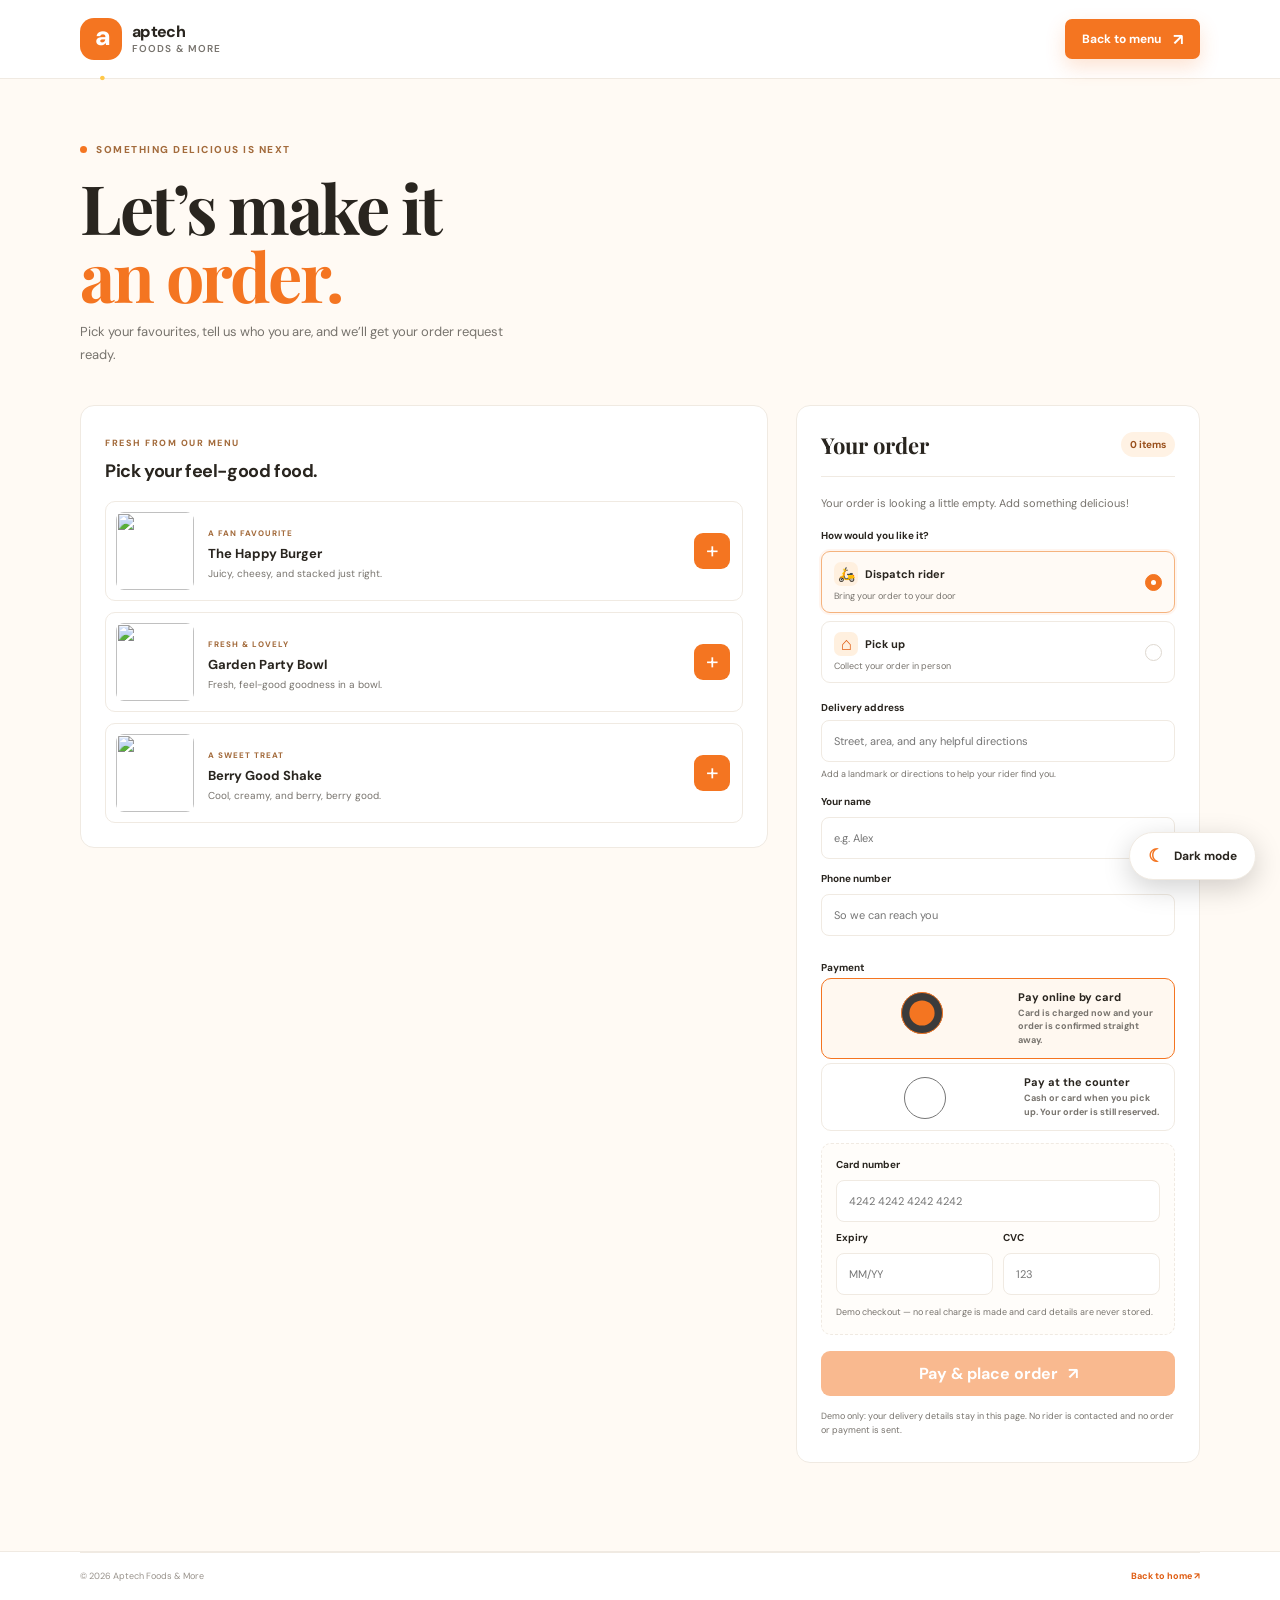
==== commit 1226c1d9: "Add payment options and order confirmation Co-authored-by: Copilot <223556219+Copilot@users.noreply." ====
--- a/order.html
+++ b/order.html
@@ -92,13 +92,49 @@
               <input id="customer-name" name="name" type="text" autocomplete="name" placeholder="e.g. Alex" required>
               <label for="customer-phone">Phone number</label>
               <input id="customer-phone" name="phone" type="tel" autocomplete="tel" placeholder="So we can reach you" required>
-              <button class="button place-order" type="submit" disabled>Continue with your order <span aria-hidden="true">↗</span></button>
+
+              <fieldset class="payment-choice">
+                <legend>Payment</legend>
+                <label class="payment-option is-selected">
+                  <input type="radio" name="payment" value="card" checked>
+                  <span class="payment-option-body">
+                    <strong>Pay online by card</strong>
+                    <small>Card is charged now and your order is confirmed straight away.</small>
+                  </span>
+                </label>
+                <label class="payment-option">
+                  <input type="radio" name="payment" value="counter">
+                  <span class="payment-option-body">
+                    <strong>Pay at the counter</strong>
+                    <small>Cash or card when you pick up. Your order is still reserved.</small>
+                  </span>
+                </label>
+                <div class="card-fields" data-card-fields hidden>
+                  <label for="card-number">Card number</label>
+                  <input id="card-number" name="card-number" type="text" inputmode="numeric" autocomplete="cc-number" placeholder="4242 4242 4242 4242">
+                  <div class="card-row">
+                    <div>
+                      <label for="card-expiry">Expiry</label>
+                      <input id="card-expiry" name="card-expiry" type="text" inputmode="numeric" autocomplete="cc-exp" placeholder="MM/YY">
+                    </div>
+                    <div>
+                      <label for="card-cvc">CVC</label>
+                      <input id="card-cvc" name="card-cvc" type="text" inputmode="numeric" autocomplete="cc-csc" placeholder="123">
+                    </div>
+                  </div>
+                  <p class="card-note">Demo checkout — no real charge is made and card details are never stored.</p>
+                </div>
+              </fieldset>
+
+              <button class="button place-order" type="submit" disabled>
+                <span data-order-button-label>Pay &amp; place order</span>
+                <span aria-hidden="true">↗</span>
+              </button>
             </form>
             <p class="order-disclaimer">Demo only: your delivery details stay in this page. No rider is contacted and no order or payment is sent.</p>
           </section>
         </aside>
       </div>
-      <div class="order-confirmation" role="status" aria-live="polite" hidden></div>
     </div>
   </main>
 
--- a/styles.css
+++ b/styles.css
@@ -3,6 +3,11 @@
   --orange-dark: #df5b10;
   --yellow: #ffc849;
   --red: #ed5145;
+  --green: #1f9d5b;
+  --green-dark: #17834a;
+  --green-soft: #e6f6ed;
+  --amber: #96650a;
+  --amber-soft: #fff3d6;
   --ink: #29251f;
   --muted: #77736d;
   --cream: #fffaf4;
@@ -12,6 +17,7 @@
 }
 
 *, *::before, *::after { box-sizing: border-box; }
+[hidden] { display: none !important; }
 html { scroll-behavior: smooth; scroll-padding-top: 88px; }
 body { margin: 0; color: var(--ink); background: #fff; font-family: var(--font-body); -webkit-font-smoothing: antialiased; }
 img { display: block; max-width: 100%; }
@@ -34,6 +40,10 @@
 .button:hover { transform: translateY(-2px); background: var(--orange-dark); box-shadow: 0 11px 24px rgba(244, 117, 33, .27); }
 .button span, .text-link span:last-child { font-size: 16px; }
 .button-small { min-height: 40px; padding-inline: 17px; border-radius: 7px; gap: 12px; font-size: 12px; }
+.button-green { background: var(--green); box-shadow: 0 8px 20px rgba(31, 157, 91, .24); }
+.button-green:hover { background: var(--green-dark); box-shadow: 0 11px 24px rgba(31, 157, 91, .32); }
+.button-outline { border: 1px solid var(--line); color: var(--ink); background: white; box-shadow: none; }
+.button-outline:hover { color: var(--orange-dark); background: #fff5e9; box-shadow: none; }
 .menu-toggle { display: none; }
 
 .hero { position: relative; overflow: hidden; padding-top: 72px; padding-bottom: 0; background: var(--cream); }
@@ -185,9 +195,21 @@
 .place-order { width: 100%; min-height: 45px; margin-top: 7px; gap: 10px; cursor: pointer; font-size: 11px; }
 .place-order:disabled { cursor: not-allowed; opacity: .5; box-shadow: none; }
 .order-disclaimer { margin: 13px 0 0; color: var(--muted); font-size: 9px; line-height: 1.6; }
-.order-confirmation { margin-top: 22px; padding: 20px 24px; border: 1px solid #f3d5b8; border-radius: 12px; background: white; }
-.order-confirmation h2 { margin-bottom: 6px; font-family: var(--font-display); font-size: 22px; }
-.order-confirmation p { margin: 0; color: var(--muted); font-size: 12px; line-height: 1.7; }
+.payment-choice { margin: 16px 0 0; padding: 0; border: 0; }
+.payment-choice legend { padding: 0; font-size: 10px; font-weight: 700; }
+.payment-option { display: flex; align-items: flex-start; gap: 10px; margin-top: 8px; padding: 11px 12px; border: 1px solid var(--line); border-radius: 10px; cursor: pointer; transition: border-color .2s ease, background .2s ease; }
+.payment-option:hover { border-color: #f3d5b8; }
+.payment-option.is-selected { border-color: var(--orange); background: #fff8f0; }
+.payment-option input { margin-top: 2px; accent-color: var(--orange); }
+.payment-option-body { display: block; }
+.payment-option strong { display: block; font-size: 11px; }
+.payment-option small { display: block; margin-top: 3px; color: var(--muted); font-size: 9px; line-height: 1.5; }
+.card-fields { display: grid; gap: 9px; margin-top: 12px; padding: 14px; border: 1px dashed var(--line); border-radius: 10px; background: #fffdfa; }
+.card-fields[hidden] { display: none; }
+.card-fields label { margin-top: 0; }
+.card-row { display: grid; grid-template-columns: 1fr 1fr; gap: 10px; }
+.card-row > div { display: grid; gap: 9px; }
+.card-note { margin: 2px 0 0; color: var(--muted); font-size: 9px; line-height: 1.5; }
 .order-page + .footer .footer-bottom > a { color: var(--orange-dark); font-weight: 700; }
 
 .contact-hero { position: relative; overflow: hidden; padding-top: 83px; background: var(--cream); }
@@ -246,6 +268,65 @@
 .hours-list span:last-child { padding-bottom: 0; border-bottom: 0; }
 .hours-list strong, .hours-list b { font-size: 10px; }
 .hours-list b { color: var(--muted); font-weight: 500; }
+.success-page { min-height: calc(100vh - 174px); padding-block: 64px 92px; background: var(--cream); }
+.success-layout { display: grid; grid-template-columns: minmax(0, 1fr) minmax(330px, 420px); align-items: start; gap: 44px; }
+.success-hero { padding-top: 10px; }
+.success-check { display: grid; width: 72px; height: 72px; margin-bottom: 22px; place-items: center; border-radius: 50%; color: white; background: var(--green); box-shadow: 0 14px 30px rgba(31, 157, 91, .28); animation: success-pop .5s cubic-bezier(.2, .9, .3, 1.2) both; }
+.success-check.is-muted { background: var(--muted); box-shadow: 0 14px 30px rgba(119, 115, 109, .22); }
+.success-check svg { width: 34px; height: 34px; fill: none; stroke: currentColor; stroke-width: 2.4; stroke-linecap: round; stroke-linejoin: round; }
+@keyframes success-pop { from { transform: scale(.6); opacity: 0; } to { transform: scale(1); opacity: 1; } }
+.success-hero h1 { margin: 14px 0 14px; font-family: var(--font-display); font-size: clamp(46px, 5.6vw, 66px); line-height: 1; letter-spacing: -2.4px; }
+.success-hero h1 span { color: var(--green); }
+.success-lead { max-width: 470px; margin-bottom: 20px; color: var(--muted); font-size: 14px; line-height: 1.8; }
+.success-lead strong { color: var(--ink); }
+.status-pill { display: inline-flex; align-items: center; gap: 8px; padding: 8px 15px; border-radius: 30px; font-size: 11px; font-weight: 700; }
+.status-pill::before { width: 7px; height: 7px; border-radius: 50%; background: currentColor; content: ""; }
+.status-pill.is-paid { color: #14713f; background: var(--green-soft); }
+.status-pill.is-due { color: var(--amber); background: var(--amber-soft); }
+.success-meta { display: flex; flex-wrap: wrap; gap: 36px; margin: 26px 0 30px; padding: 20px 0; border-top: 1px solid var(--line); border-bottom: 1px solid var(--line); }
+.success-meta span { display: block; color: #a08f80; font-size: 9px; font-weight: 800; letter-spacing: 1.3px; }
+.success-meta strong { display: block; margin-top: 6px; font-size: 14px; letter-spacing: -.2px; }
+.success-actions { display: flex; flex-wrap: wrap; align-items: center; gap: 13px; }
+.success-actions.is-centered { justify-content: center; }
+.success-footnote { margin: 22px 0 0; color: var(--muted); font-size: 10px; line-height: 1.6; }
+.success-empty { max-width: 520px; margin: 0 auto; padding: 52px 34px; border: 1px solid var(--line); border-radius: 16px; background: white; text-align: center; }
+.success-empty .success-check { margin-inline: auto; }
+.success-empty h1 { margin: 16px 0 10px; font-family: var(--font-display); font-size: 38px; letter-spacing: -1.2px; }
+.success-empty > p { margin-bottom: 26px; color: var(--muted); font-size: 13px; line-height: 1.75; }
+.success-empty .eyebrow { justify-content: center; }
+
+.receipt-card { position: relative; padding: 28px 26px 24px; border: 1px solid var(--line); border-radius: 16px; background: white; box-shadow: 0 20px 48px rgba(51, 37, 21, .1); }
+.receipt-head { display: flex; align-items: flex-start; justify-content: space-between; gap: 14px; }
+.receipt-brand { display: flex; align-items: center; gap: 11px; }
+.receipt-brand .brand-mark { width: 38px; height: 38px; border-radius: 12px; font-size: 24px; letter-spacing: -2.6px; }
+.receipt-brand strong { display: block; font-size: 13px; }
+.receipt-brand small { display: block; margin-top: 3px; color: var(--muted); font-size: 9px; font-weight: 700; letter-spacing: 1.2px; text-transform: uppercase; }
+.receipt-order-id { text-align: right; }
+.receipt-order-id span { display: block; color: #a08f80; font-size: 8px; font-weight: 800; letter-spacing: 1.3px; }
+.receipt-order-id strong { display: block; margin-top: 4px; font-size: 14px; letter-spacing: -.2px; }
+.receipt-meta { display: grid; grid-template-columns: 1fr 1fr; gap: 16px 14px; margin: 22px 0; padding: 18px 0; border-top: 1px dashed var(--line); border-bottom: 1px dashed var(--line); }
+.receipt-meta span { display: block; color: #a08f80; font-size: 8px; font-weight: 800; letter-spacing: 1.3px; }
+.receipt-meta strong { display: block; margin-top: 5px; font-size: 12px; }
+.receipt-title { margin: 0 0 6px; color: #a08f80; font-size: 10px; font-weight: 800; letter-spacing: 1.5px; text-transform: uppercase; }
+.receipt-items { margin: 0; padding: 0; list-style: none; }
+.receipt-item { display: grid; grid-template-columns: minmax(0, 1fr) auto; gap: 3px 12px; padding: 11px 0; border-bottom: 1px solid var(--line); }
+.receipt-item:last-child { border-bottom: 0; }
+.receipt-item-name { font-size: 12px; font-weight: 700; }
+.receipt-item-qty { grid-row: 2; grid-column: 1; color: var(--muted); font-size: 10px; }
+.receipt-item-price { grid-row: 1 / span 2; grid-column: 2; align-self: center; font-size: 12px; font-weight: 700; }
+.receipt-totals { margin: 16px 0 0; padding-top: 16px; border-top: 1px dashed var(--line); }
+.receipt-totals > div { display: flex; align-items: baseline; justify-content: space-between; gap: 12px; padding: 5px 0; }
+.receipt-totals dt { color: var(--muted); font-size: 11px; }
+.receipt-totals dd { margin: 0; font-size: 12px; font-weight: 600; }
+.receipt-grand { margin-top: 8px; padding-top: 12px; border-top: 1px solid var(--line); }
+.receipt-grand dt { color: var(--ink); font-size: 14px; font-weight: 800; }
+.receipt-grand dd { font-size: 18px; font-weight: 800; letter-spacing: -.4px; }
+.receipt-payment { display: grid; gap: 13px; margin-top: 20px; padding: 16px; border-radius: 12px; background: #fff8f0; }
+.receipt-payment-row { display: flex; align-items: center; gap: 12px; }
+.receipt-payment-row .detail-icon { width: 34px; height: 34px; font-size: 17px; }
+.receipt-payment-row strong { display: block; font-size: 11px; }
+.receipt-payment-row p { margin: 3px 0 0; color: var(--muted); font-size: 10px; }
+.receipt-note { margin: 16px 0 0; color: var(--muted); font-size: 9px; line-height: 1.6; }
 
 @media (min-width: 1400px) { .hero-content { min-height: 535px; } .hero-image-wrap { height: 420px; } }
 @media (max-width: 900px) {
@@ -263,6 +344,7 @@
   .visit-details { padding-inline: 30px; }
   .order-layout { grid-template-columns: minmax(0, 1.2fr) minmax(270px, .8fr); gap: 16px; }
   .order-menu, .cart-card { padding: 18px; }
+  .success-layout { grid-template-columns: minmax(0, 1fr) minmax(300px, 370px); gap: 26px; }
 }
 @media (max-width: 680px) {
   html { scroll-padding-top: 72px; }
@@ -324,12 +406,25 @@
   .order-layout { grid-template-columns: 1fr; gap: 16px; }
   .order-menu, .cart-card { padding: 16px; }
   .order-sidebar { position: static; }
+  .success-page { padding-block: 44px 66px; }
+  .success-layout { grid-template-columns: 1fr; gap: 30px; }
+  .success-hero { padding-top: 0; }
+  .success-meta { gap: 22px; }
+  .success-actions .button { width: 100%; }
+  .success-empty { padding: 38px 22px; }
   .footer-main { min-height: 150px; flex-wrap: wrap; gap: 14px; padding-block: 22px; }
   .footer-main > p { order: 3; width: 100%; }
   .footer-bottom { gap: 12px; font-size: 8px; }
 
 }
-
+@media print {
+  .site-header, .footer, .success-actions, .success-footnote, .success-hero .eyebrow, .success-check { display: none !important; }
+  body, .success-page { background: white !important; }
+  .success-page { min-height: 0; padding-block: 0; }
+  .success-layout { display: block; }
+  .success-hero { margin-bottom: 22px; }
+  .receipt-card { border-color: #ddd; box-shadow: none; }
+}
 @media (prefers-reduced-motion: reduce) {
   *, *::before, *::after { scroll-behavior: auto !important; animation-duration: .01ms !important; animation-iteration-count: 1 !important; transition-duration: .01ms !important; }
 }
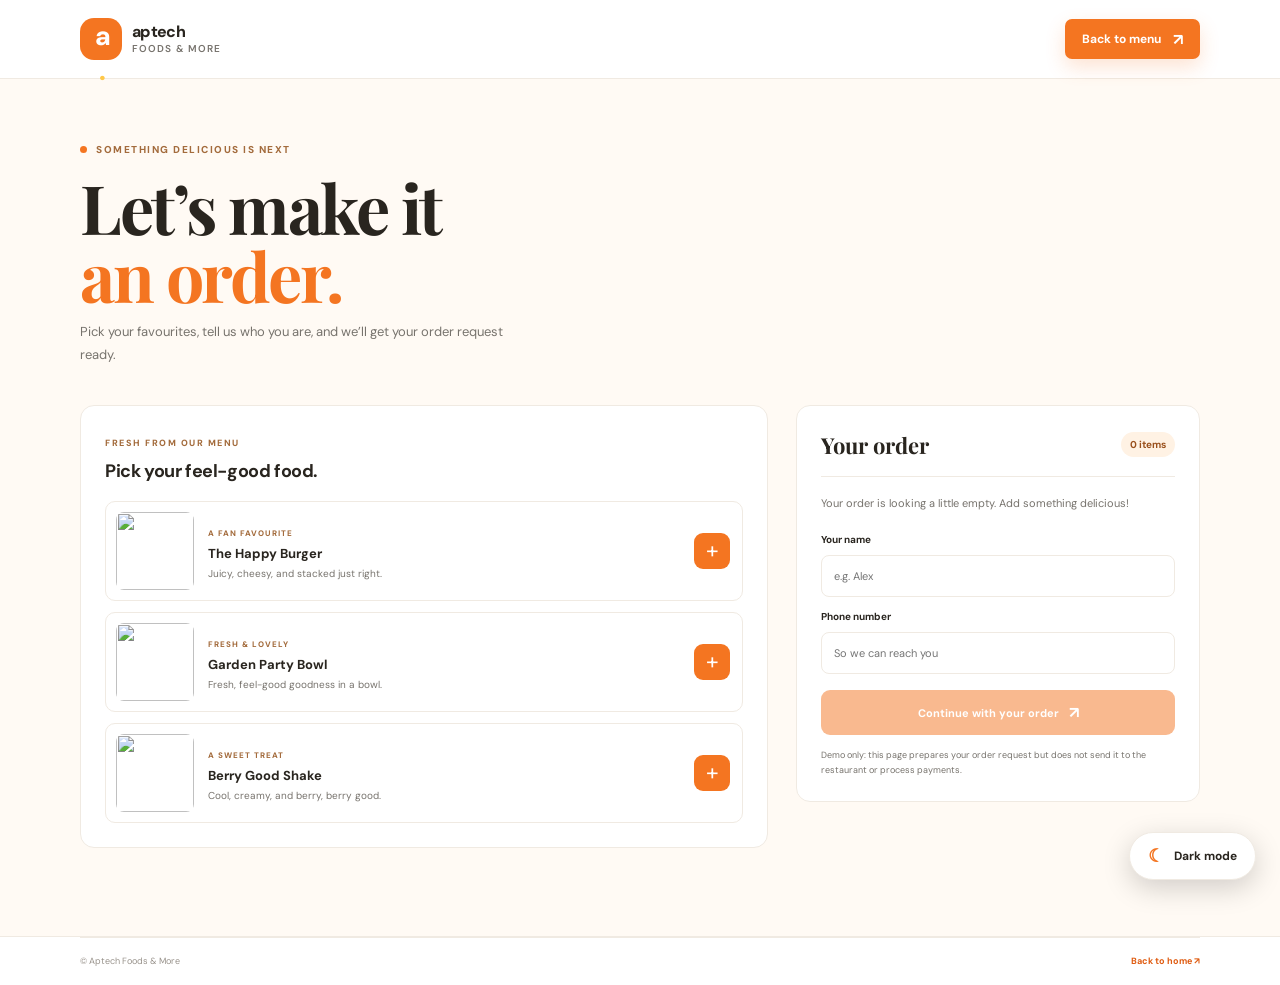
==== commit 9c34d30b: "added lightmode" ====
--- a/order.html
+++ b/order.html
@@ -13,8 +13,6 @@
   <script src="theme.js" defer></script>
   <script src="order.js" defer></script>
 </head>
-
-<!-- annabel love food  -->
 <body>
   <header class="site-header">
     <nav class="nav container" aria-label="Main navigation">
@@ -64,77 +62,17 @@
             <div class="cart-items" aria-live="polite"></div>
             <p class="cart-empty">Your order is looking a little empty. Add something delicious!</p>
             <form class="order-form">
-              <fieldset class="delivery-options">
-                <legend>How would you like it?</legend>
-                <label class="delivery-option">
-                  <input type="radio" name="fulfilment" value="delivery" checked>
-                  <span class="delivery-option-copy">
-                    <span class="delivery-option-title"><span class="delivery-icon" aria-hidden="true">🛵</span> Dispatch rider</span>
-                    <span class="delivery-option-detail">Bring your order to your door</span>
-                  </span>
-                  <span class="delivery-option-check" aria-hidden="true"></span>
-                </label>
-                <label class="delivery-option">
-                  <input type="radio" name="fulfilment" value="pickup">
-                  <span class="delivery-option-copy">
-                    <span class="delivery-option-title"><span class="delivery-icon pickup-icon" aria-hidden="true">⌂</span> Pick up</span>
-                    <span class="delivery-option-detail">Collect your order in person</span>
-                  </span>
-                  <span class="delivery-option-check" aria-hidden="true"></span>
-                </label>
-              </fieldset>
-              <div class="delivery-address-field">
-                <label for="delivery-address">Delivery address</label>
-                <input id="delivery-address" name="address" type="text" autocomplete="street-address" placeholder="Street, area, and any helpful directions" required>
-                <span class="field-hint">Add a landmark or directions to help your rider find you.</span>
-              </div>
               <label for="customer-name">Your name</label>
               <input id="customer-name" name="name" type="text" autocomplete="name" placeholder="e.g. Alex" required>
               <label for="customer-phone">Phone number</label>
               <input id="customer-phone" name="phone" type="tel" autocomplete="tel" placeholder="So we can reach you" required>
-
-              <fieldset class="payment-choice">
-                <legend>Payment</legend>
-                <label class="payment-option is-selected">
-                  <input type="radio" name="payment" value="card" checked>
-                  <span class="payment-option-body">
-                    <strong>Pay online by card</strong>
-                    <small>Card is charged now and your order is confirmed straight away.</small>
-                  </span>
-                </label>
-                <label class="payment-option">
-                  <input type="radio" name="payment" value="counter">
-                  <span class="payment-option-body">
-                    <strong>Pay at the counter</strong>
-                    <small>Cash or card when you pick up. Your order is still reserved.</small>
-                  </span>
-                </label>
-                <div class="card-fields" data-card-fields hidden>
-                  <label for="card-number">Card number</label>
-                  <input id="card-number" name="card-number" type="text" inputmode="numeric" autocomplete="cc-number" placeholder="4242 4242 4242 4242">
-                  <div class="card-row">
-                    <div>
-                      <label for="card-expiry">Expiry</label>
-                      <input id="card-expiry" name="card-expiry" type="text" inputmode="numeric" autocomplete="cc-exp" placeholder="MM/YY">
-                    </div>
-                    <div>
-                      <label for="card-cvc">CVC</label>
-                      <input id="card-cvc" name="card-cvc" type="text" inputmode="numeric" autocomplete="cc-csc" placeholder="123">
-                    </div>
-                  </div>
-                  <p class="card-note">Demo checkout — no real charge is made and card details are never stored.</p>
-                </div>
-              </fieldset>
-
-              <button class="button place-order" type="submit" disabled>
-                <span data-order-button-label>Pay &amp; place order</span>
-                <span aria-hidden="true">↗</span>
-              </button>
+              <button class="button place-order" type="submit" disabled>Continue with your order <span aria-hidden="true">↗</span></button>
             </form>
-            <p class="order-disclaimer">Demo only: your delivery details stay in this page. No rider is contacted and no order or payment is sent.</p>
+            <p class="order-disclaimer">Demo only: this page prepares your order request but does not send it to the restaurant or process payments.</p>
           </section>
         </aside>
       </div>
+      <div class="order-confirmation" role="status" aria-live="polite" hidden></div>
     </div>
   </main>
 
--- a/styles.css
+++ b/styles.css
@@ -3,11 +3,6 @@
   --orange-dark: #df5b10;
   --yellow: #ffc849;
   --red: #ed5145;
-  --green: #1f9d5b;
-  --green-dark: #17834a;
-  --green-soft: #e6f6ed;
-  --amber: #96650a;
-  --amber-soft: #fff3d6;
   --ink: #29251f;
   --muted: #77736d;
   --cream: #fffaf4;
@@ -17,7 +12,6 @@
 }
 
 *, *::before, *::after { box-sizing: border-box; }
-[hidden] { display: none !important; }
 html { scroll-behavior: smooth; scroll-padding-top: 88px; }
 body { margin: 0; color: var(--ink); background: #fff; font-family: var(--font-body); -webkit-font-smoothing: antialiased; }
 img { display: block; max-width: 100%; }
@@ -40,10 +34,6 @@
 .button:hover { transform: translateY(-2px); background: var(--orange-dark); box-shadow: 0 11px 24px rgba(244, 117, 33, .27); }
 .button span, .text-link span:last-child { font-size: 16px; }
 .button-small { min-height: 40px; padding-inline: 17px; border-radius: 7px; gap: 12px; font-size: 12px; }
-.button-green { background: var(--green); box-shadow: 0 8px 20px rgba(31, 157, 91, .24); }
-.button-green:hover { background: var(--green-dark); box-shadow: 0 11px 24px rgba(31, 157, 91, .32); }
-.button-outline { border: 1px solid var(--line); color: var(--ink); background: white; box-shadow: none; }
-.button-outline:hover { color: var(--orange-dark); background: #fff5e9; box-shadow: none; }
 .menu-toggle { display: none; }
 
 .hero { position: relative; overflow: hidden; padding-top: 72px; padding-bottom: 0; background: var(--cream); }
@@ -175,166 +165,17 @@
 .order-form label { margin-top: 4px; font-size: 10px; font-weight: 700; }
 .order-form input { width: 100%; min-height: 42px; padding: 0 12px; border: 1px solid var(--line); border-radius: 8px; outline: none; color: var(--ink); background: white; font: inherit; font-size: 11px; }
 .order-form input:focus { border-color: var(--orange); box-shadow: 0 0 0 3px rgba(244, 117, 33, .12); }
-.delivery-options { display: grid; gap: 8px; min-width: 0; margin: 0 0 5px; padding: 0; border: 0; }
-.delivery-options legend { margin-bottom: 9px; padding: 0; font-size: 10px; font-weight: 700; }
-.order-form .delivery-option { position: relative; display: flex; align-items: center; gap: 11px; min-height: 62px; margin: 0; padding: 10px 12px; border: 1px solid var(--line); border-radius: 9px; background: #fff; cursor: pointer; transition: border-color .2s ease, background .2s ease, box-shadow .2s ease; }
-.delivery-option:has(input:checked) { border-color: #f5b37e; background: #fffaf5; box-shadow: 0 0 0 2px rgba(244, 117, 33, .07); }
-.delivery-option:has(input:focus-visible) { outline: 3px solid rgba(244, 117, 33, .28); outline-offset: 2px; }
-.order-form .delivery-option input { position: absolute; width: 1px; height: 1px; min-height: 0; padding: 0; opacity: 0; }
-.delivery-option-copy { display: grid; flex: 1; gap: 4px; }
-.delivery-option-title { display: flex; align-items: center; gap: 7px; font-size: 11px; font-weight: 700; }
-.delivery-icon { display: grid; width: 24px; height: 24px; place-items: center; border-radius: 7px; color: var(--orange-dark); background: #fff0df; font-size: 14px; }
-.pickup-icon { font-size: 18px; }
-.delivery-option-detail { color: var(--muted); font-size: 9px; font-weight: 400; }
-.delivery-option-check { display: grid; width: 17px; height: 17px; flex: 0 0 auto; place-items: center; border: 1px solid #ded8d0; border-radius: 50%; }
-.delivery-option:has(input:checked) .delivery-option-check { border-color: var(--orange); background: var(--orange); }
-.delivery-option:has(input:checked) .delivery-option-check::after { width: 5px; height: 5px; border-radius: 50%; background: white; content: ""; }
-.delivery-address-field { display: grid; gap: 6px; }
-.delivery-address-field[hidden] { display: none; }
-.order-form .field-hint { color: var(--muted); font-size: 9px; line-height: 1.5; }
 .place-order { width: 100%; min-height: 45px; margin-top: 7px; gap: 10px; cursor: pointer; font-size: 11px; }
 .place-order:disabled { cursor: not-allowed; opacity: .5; box-shadow: none; }
 .order-disclaimer { margin: 13px 0 0; color: var(--muted); font-size: 9px; line-height: 1.6; }
-.payment-choice { margin: 16px 0 0; padding: 0; border: 0; }
-.payment-choice legend { padding: 0; font-size: 10px; font-weight: 700; }
-.payment-option { display: flex; align-items: flex-start; gap: 10px; margin-top: 8px; padding: 11px 12px; border: 1px solid var(--line); border-radius: 10px; cursor: pointer; transition: border-color .2s ease, background .2s ease; }
-.payment-option:hover { border-color: #f3d5b8; }
-.payment-option.is-selected { border-color: var(--orange); background: #fff8f0; }
-.payment-option input { margin-top: 2px; accent-color: var(--orange); }
-.payment-option-body { display: block; }
-.payment-option strong { display: block; font-size: 11px; }
-.payment-option small { display: block; margin-top: 3px; color: var(--muted); font-size: 9px; line-height: 1.5; }
-.card-fields { display: grid; gap: 9px; margin-top: 12px; padding: 14px; border: 1px dashed var(--line); border-radius: 10px; background: #fffdfa; }
-.card-fields[hidden] { display: none; }
-.card-fields label { margin-top: 0; }
-.card-row { display: grid; grid-template-columns: 1fr 1fr; gap: 10px; }
-.card-row > div { display: grid; gap: 9px; }
-.card-note { margin: 2px 0 0; color: var(--muted); font-size: 9px; line-height: 1.5; }
+.order-confirmation { margin-top: 22px; padding: 20px 24px; border: 1px solid #f3d5b8; border-radius: 12px; background: white; }
+.order-confirmation h2 { margin-bottom: 6px; font-family: var(--font-display); font-size: 22px; }
+.order-confirmation p { margin: 0; color: var(--muted); font-size: 12px; line-height: 1.7; }
 .order-page + .footer .footer-bottom > a { color: var(--orange-dark); font-weight: 700; }
-
-.contact-hero { position: relative; overflow: hidden; padding-top: 83px; background: var(--cream); }
-.contact-hero::before { position: absolute; top: 35px; right: -80px; width: 260px; height: 260px; border: 1px solid rgba(244, 117, 33, .13); border-radius: 50%; content: ""; }
-.contact-hero-grid { display: grid; grid-template-columns: minmax(0, .9fr) minmax(420px, 1.1fr); align-items: center; gap: 86px; }
-.contact-intro { position: relative; padding: 20px 0 30px; }
-.contact-intro h1 { margin: 20px 0 20px; font-family: var(--font-display); font-size: clamp(52px, 6vw, 76px); line-height: 1; letter-spacing: -3.1px; }
-.contact-intro h1 span { color: var(--orange); }
-.contact-intro > p { max-width: 415px; margin-bottom: 35px; color: var(--muted); font-size: 14px; line-height: 1.85; }
-.contact-direct { display: grid; gap: 17px; }
-.direct-link { display: inline-flex; width: fit-content; align-items: center; gap: 13px; transition: transform .2s ease; }
-.direct-link:hover { transform: translateX(4px); }
-.direct-icon { display: grid; width: 38px; height: 38px; place-items: center; border-radius: 11px; color: var(--orange-dark); background: white; box-shadow: 0 7px 20px rgba(68, 44, 22, .07); font-size: 17px; }
-.direct-link small, .direct-link strong { display: block; }
-.direct-link small { margin-bottom: 3px; color: #a36b3c; font-size: 9px; font-weight: 800; letter-spacing: 1.2px; text-transform: uppercase; }
-.direct-link strong { font-size: 12px; }
-.contact-scribble { position: absolute; right: 0; bottom: -9px; color: var(--orange); font-size: 31px; transform: rotate(12deg); }
-.contact-form-wrap { position: relative; z-index: 1; padding: 30px 31px 28px; border: 1px solid #f0e1d0; border-radius: 17px; background: white; box-shadow: 0 22px 55px rgba(80, 46, 16, .08); }
-.form-card-top { display: flex; align-items: center; justify-content: space-between; margin-bottom: 22px; padding-bottom: 17px; border-bottom: 1px solid var(--line); }
-.form-card-label { color: #a36b3c; font-size: 10px; font-weight: 800; letter-spacing: 1.5px; }
-.form-card-stamp { display: grid; width: 31px; height: 31px; place-items: center; border-radius: 10px; color: white; background: var(--orange); font-size: 19px; font-weight: 800; letter-spacing: -2px; transform: rotate(8deg); }
-.form-card-stamp span { color: var(--yellow); }
-.contact-form { display: grid; gap: 15px; }
-.form-row { display: grid; gap: 7px; }
-.form-row label { color: var(--ink); font-size: 10px; font-weight: 700; }
-.form-row input, .form-row select, .form-row textarea { width: 100%; border: 1px solid #ebe4dc; border-radius: 8px; outline: none; color: var(--ink); background: #fffdfb; font: inherit; font-size: 12px; transition: border-color .2s ease, box-shadow .2s ease; }
-.form-row input, .form-row select { height: 43px; padding: 0 12px; }
-.form-row textarea { min-height: 94px; padding: 12px; resize: vertical; }
-.form-row input::placeholder, .form-row textarea::placeholder { color: #b2aaa1; }
-.form-row input:focus, .form-row select:focus, .form-row textarea:focus { border-color: var(--orange); box-shadow: 0 0 0 3px rgba(244, 117, 33, .12); }
-.contact-submit { width: 100%; min-height: 46px; margin-top: 2px; cursor: pointer; }
-.form-note { margin: -3px 0 0; color: #9b948c; font-size: 9px; text-align: center; }
-.contact-success { padding: 12px 14px; border-radius: 8px; color: #52723f; background: #eff8e8; font-size: 11px; line-height: 1.55; }
-.contact-details-section { padding-top: 92px; padding-bottom: 106px; }
-.contact-section-heading { display: flex; align-items: end; justify-content: space-between; gap: 35px; margin-bottom: 38px; }
-.contact-section-heading h2 { margin: 15px 0 0; font-family: var(--font-display); font-size: clamp(40px, 4vw, 52px); line-height: 1.08; letter-spacing: -1.8px; }
-.contact-section-heading h2 span { color: var(--orange); }
-.contact-section-heading > p { max-width: 345px; margin: 0 0 5px; color: var(--muted); font-size: 13px; line-height: 1.8; }
-.contact-info-grid { display: grid; grid-template-columns: 1.05fr .95fr .95fr; gap: 16px; }
-.contact-info-card { position: relative; display: flex; min-height: 238px; flex-direction: column; justify-content: space-between; overflow: hidden; padding: 23px; border: 1px solid var(--line); border-radius: 14px; background: white; }
-.contact-location-card { color: white; border-color: var(--orange); background: var(--orange); }
-.info-card-icon { display: grid; width: 41px; height: 41px; place-items: center; border-radius: 12px; color: var(--orange-dark); background: #fff2e4; font-size: 22px; }
-.icon-yellow { color: #9a7100; background: #fff5ce; }
-.icon-red { color: #b53b31; background: #ffe5e2; }
-.contact-info-card > div:last-of-type { position: relative; z-index: 1; }
-.card-kicker { display: block; margin-bottom: 8px; color: #a36b3c; font-size: 9px; font-weight: 800; letter-spacing: 1.3px; }
-.contact-location-card .card-kicker { color: #ffe4ba; }
-.contact-info-card h3 { margin: 0 0 8px; font-family: var(--font-display); font-size: 22px; line-height: 1.1; letter-spacing: -.6px; }
-.contact-info-card p { max-width: 250px; margin: 0 0 16px; color: var(--muted); font-size: 11px; line-height: 1.7; }
-.contact-location-card p { color: rgba(255,255,255,.8); }
-.contact-info-card .text-link { color: var(--orange-dark); font-size: 10px; }
-.contact-location-card .text-link { color: white; }
-.location-spark { position: absolute; right: -19px; bottom: -48px; color: rgba(255,255,255,.14); font-size: 170px; }
-.hours-list { display: grid; gap: 11px; margin-top: 14px; }
-.hours-list span { display: grid; gap: 4px; padding-bottom: 10px; border-bottom: 1px solid var(--line); }
-.hours-list span:last-child { padding-bottom: 0; border-bottom: 0; }
-.hours-list strong, .hours-list b { font-size: 10px; }
-.hours-list b { color: var(--muted); font-weight: 500; }
-.success-page { min-height: calc(100vh - 174px); padding-block: 64px 92px; background: var(--cream); }
-.success-layout { display: grid; grid-template-columns: minmax(0, 1fr) minmax(330px, 420px); align-items: start; gap: 44px; }
-.success-hero { padding-top: 10px; }
-.success-check { display: grid; width: 72px; height: 72px; margin-bottom: 22px; place-items: center; border-radius: 50%; color: white; background: var(--green); box-shadow: 0 14px 30px rgba(31, 157, 91, .28); animation: success-pop .5s cubic-bezier(.2, .9, .3, 1.2) both; }
-.success-check.is-muted { background: var(--muted); box-shadow: 0 14px 30px rgba(119, 115, 109, .22); }
-.success-check svg { width: 34px; height: 34px; fill: none; stroke: currentColor; stroke-width: 2.4; stroke-linecap: round; stroke-linejoin: round; }
-@keyframes success-pop { from { transform: scale(.6); opacity: 0; } to { transform: scale(1); opacity: 1; } }
-.success-hero h1 { margin: 14px 0 14px; font-family: var(--font-display); font-size: clamp(46px, 5.6vw, 66px); line-height: 1; letter-spacing: -2.4px; }
-.success-hero h1 span { color: var(--green); }
-.success-lead { max-width: 470px; margin-bottom: 20px; color: var(--muted); font-size: 14px; line-height: 1.8; }
-.success-lead strong { color: var(--ink); }
-.status-pill { display: inline-flex; align-items: center; gap: 8px; padding: 8px 15px; border-radius: 30px; font-size: 11px; font-weight: 700; }
-.status-pill::before { width: 7px; height: 7px; border-radius: 50%; background: currentColor; content: ""; }
-.status-pill.is-paid { color: #14713f; background: var(--green-soft); }
-.status-pill.is-due { color: var(--amber); background: var(--amber-soft); }
-.success-meta { display: flex; flex-wrap: wrap; gap: 36px; margin: 26px 0 30px; padding: 20px 0; border-top: 1px solid var(--line); border-bottom: 1px solid var(--line); }
-.success-meta span { display: block; color: #a08f80; font-size: 9px; font-weight: 800; letter-spacing: 1.3px; }
-.success-meta strong { display: block; margin-top: 6px; font-size: 14px; letter-spacing: -.2px; }
-.success-actions { display: flex; flex-wrap: wrap; align-items: center; gap: 13px; }
-.success-actions.is-centered { justify-content: center; }
-.success-footnote { margin: 22px 0 0; color: var(--muted); font-size: 10px; line-height: 1.6; }
-.success-empty { max-width: 520px; margin: 0 auto; padding: 52px 34px; border: 1px solid var(--line); border-radius: 16px; background: white; text-align: center; }
-.success-empty .success-check { margin-inline: auto; }
-.success-empty h1 { margin: 16px 0 10px; font-family: var(--font-display); font-size: 38px; letter-spacing: -1.2px; }
-.success-empty > p { margin-bottom: 26px; color: var(--muted); font-size: 13px; line-height: 1.75; }
-.success-empty .eyebrow { justify-content: center; }
-
-.receipt-card { position: relative; padding: 28px 26px 24px; border: 1px solid var(--line); border-radius: 16px; background: white; box-shadow: 0 20px 48px rgba(51, 37, 21, .1); }
-.receipt-head { display: flex; align-items: flex-start; justify-content: space-between; gap: 14px; }
-.receipt-brand { display: flex; align-items: center; gap: 11px; }
-.receipt-brand .brand-mark { width: 38px; height: 38px; border-radius: 12px; font-size: 24px; letter-spacing: -2.6px; }
-.receipt-brand strong { display: block; font-size: 13px; }
-.receipt-brand small { display: block; margin-top: 3px; color: var(--muted); font-size: 9px; font-weight: 700; letter-spacing: 1.2px; text-transform: uppercase; }
-.receipt-order-id { text-align: right; }
-.receipt-order-id span { display: block; color: #a08f80; font-size: 8px; font-weight: 800; letter-spacing: 1.3px; }
-.receipt-order-id strong { display: block; margin-top: 4px; font-size: 14px; letter-spacing: -.2px; }
-.receipt-meta { display: grid; grid-template-columns: 1fr 1fr; gap: 16px 14px; margin: 22px 0; padding: 18px 0; border-top: 1px dashed var(--line); border-bottom: 1px dashed var(--line); }
-.receipt-meta span { display: block; color: #a08f80; font-size: 8px; font-weight: 800; letter-spacing: 1.3px; }
-.receipt-meta strong { display: block; margin-top: 5px; font-size: 12px; }
-.receipt-title { margin: 0 0 6px; color: #a08f80; font-size: 10px; font-weight: 800; letter-spacing: 1.5px; text-transform: uppercase; }
-.receipt-items { margin: 0; padding: 0; list-style: none; }
-.receipt-item { display: grid; grid-template-columns: minmax(0, 1fr) auto; gap: 3px 12px; padding: 11px 0; border-bottom: 1px solid var(--line); }
-.receipt-item:last-child { border-bottom: 0; }
-.receipt-item-name { font-size: 12px; font-weight: 700; }
-.receipt-item-qty { grid-row: 2; grid-column: 1; color: var(--muted); font-size: 10px; }
-.receipt-item-price { grid-row: 1 / span 2; grid-column: 2; align-self: center; font-size: 12px; font-weight: 700; }
-.receipt-totals { margin: 16px 0 0; padding-top: 16px; border-top: 1px dashed var(--line); }
-.receipt-totals > div { display: flex; align-items: baseline; justify-content: space-between; gap: 12px; padding: 5px 0; }
-.receipt-totals dt { color: var(--muted); font-size: 11px; }
-.receipt-totals dd { margin: 0; font-size: 12px; font-weight: 600; }
-.receipt-grand { margin-top: 8px; padding-top: 12px; border-top: 1px solid var(--line); }
-.receipt-grand dt { color: var(--ink); font-size: 14px; font-weight: 800; }
-.receipt-grand dd { font-size: 18px; font-weight: 800; letter-spacing: -.4px; }
-.receipt-payment { display: grid; gap: 13px; margin-top: 20px; padding: 16px; border-radius: 12px; background: #fff8f0; }
-.receipt-payment-row { display: flex; align-items: center; gap: 12px; }
-.receipt-payment-row .detail-icon { width: 34px; height: 34px; font-size: 17px; }
-.receipt-payment-row strong { display: block; font-size: 11px; }
-.receipt-payment-row p { margin: 3px 0 0; color: var(--muted); font-size: 10px; }
-.receipt-note { margin: 16px 0 0; color: var(--muted); font-size: 9px; line-height: 1.6; }
 
 @media (min-width: 1400px) { .hero-content { min-height: 535px; } .hero-image-wrap { height: 420px; } }
 @media (max-width: 900px) {
   .section-pad { padding-block: 78px; }
-  .contact-hero { padding-top: 65px; }
-  .contact-hero-grid { grid-template-columns: minmax(0, .9fr) minmax(350px, 1.1fr); gap: 42px; }
-  .contact-intro h1 { font-size: clamp(47px, 6vw, 65px); }
-  .contact-form-wrap { padding-inline: 24px; }
   .hero { padding-top: 55px; padding-bottom: 0; }
   .hero-content { min-height: 420px; grid-template-columns: 1fr 1fr; gap: 35px; }
   .hero-image-wrap { height: 325px; }
@@ -344,7 +185,6 @@
   .visit-details { padding-inline: 30px; }
   .order-layout { grid-template-columns: minmax(0, 1.2fr) minmax(270px, .8fr); gap: 16px; }
   .order-menu, .cart-card { padding: 18px; }
-  .success-layout { grid-template-columns: minmax(0, 1fr) minmax(300px, 370px); gap: 26px; }
 }
 @media (max-width: 680px) {
   html { scroll-padding-top: 72px; }
@@ -360,17 +200,6 @@
   .nav-links > a:not(.button) { padding: 13px 3px; border-bottom: 1px solid #f5f1eb; }
   .nav-links .nav-order { margin-top: 13px; }
   .hero { padding-top: 48px; }
-  .contact-hero { padding-top: 48px; }
-  .contact-hero-grid { grid-template-columns: 1fr; gap: 46px; }
-  .contact-intro { padding: 0; }
-  .contact-intro h1 { font-size: clamp(52px, 14vw, 72px); }
-  .contact-intro > p { font-size: 13px; }
-  .contact-form-wrap { padding: 23px 18px; }
-  .contact-details-section { padding-top: 68px; padding-bottom: 72px; }
-  .contact-section-heading { display: block; margin-bottom: 28px; }
-  .contact-section-heading > p { margin-top: 14px; }
-  .contact-info-grid { grid-template-columns: 1fr; gap: 14px; }
-  .contact-info-card { min-height: 220px; }
   .hero-content { grid-template-columns: 1fr; gap: 38px; padding-bottom: 36px; }
   .hero h1 { font-size: clamp(56px, 14vw, 72px); }
   .hero-copy > p { max-width: 365px; font-size: 14px; }
@@ -406,25 +235,12 @@
   .order-layout { grid-template-columns: 1fr; gap: 16px; }
   .order-menu, .cart-card { padding: 16px; }
   .order-sidebar { position: static; }
-  .success-page { padding-block: 44px 66px; }
-  .success-layout { grid-template-columns: 1fr; gap: 30px; }
-  .success-hero { padding-top: 0; }
-  .success-meta { gap: 22px; }
-  .success-actions .button { width: 100%; }
-  .success-empty { padding: 38px 22px; }
   .footer-main { min-height: 150px; flex-wrap: wrap; gap: 14px; padding-block: 22px; }
   .footer-main > p { order: 3; width: 100%; }
   .footer-bottom { gap: 12px; font-size: 8px; }
 
 }
-@media print {
-  .site-header, .footer, .success-actions, .success-footnote, .success-hero .eyebrow, .success-check { display: none !important; }
-  body, .success-page { background: white !important; }
-  .success-page { min-height: 0; padding-block: 0; }
-  .success-layout { display: block; }
-  .success-hero { margin-bottom: 22px; }
-  .receipt-card { border-color: #ddd; box-shadow: none; }
-}
+
 @media (prefers-reduced-motion: reduce) {
   *, *::before, *::after { scroll-behavior: auto !important; animation-duration: .01ms !important; animation-iteration-count: 1 !important; transition-duration: .01ms !important; }
 }
